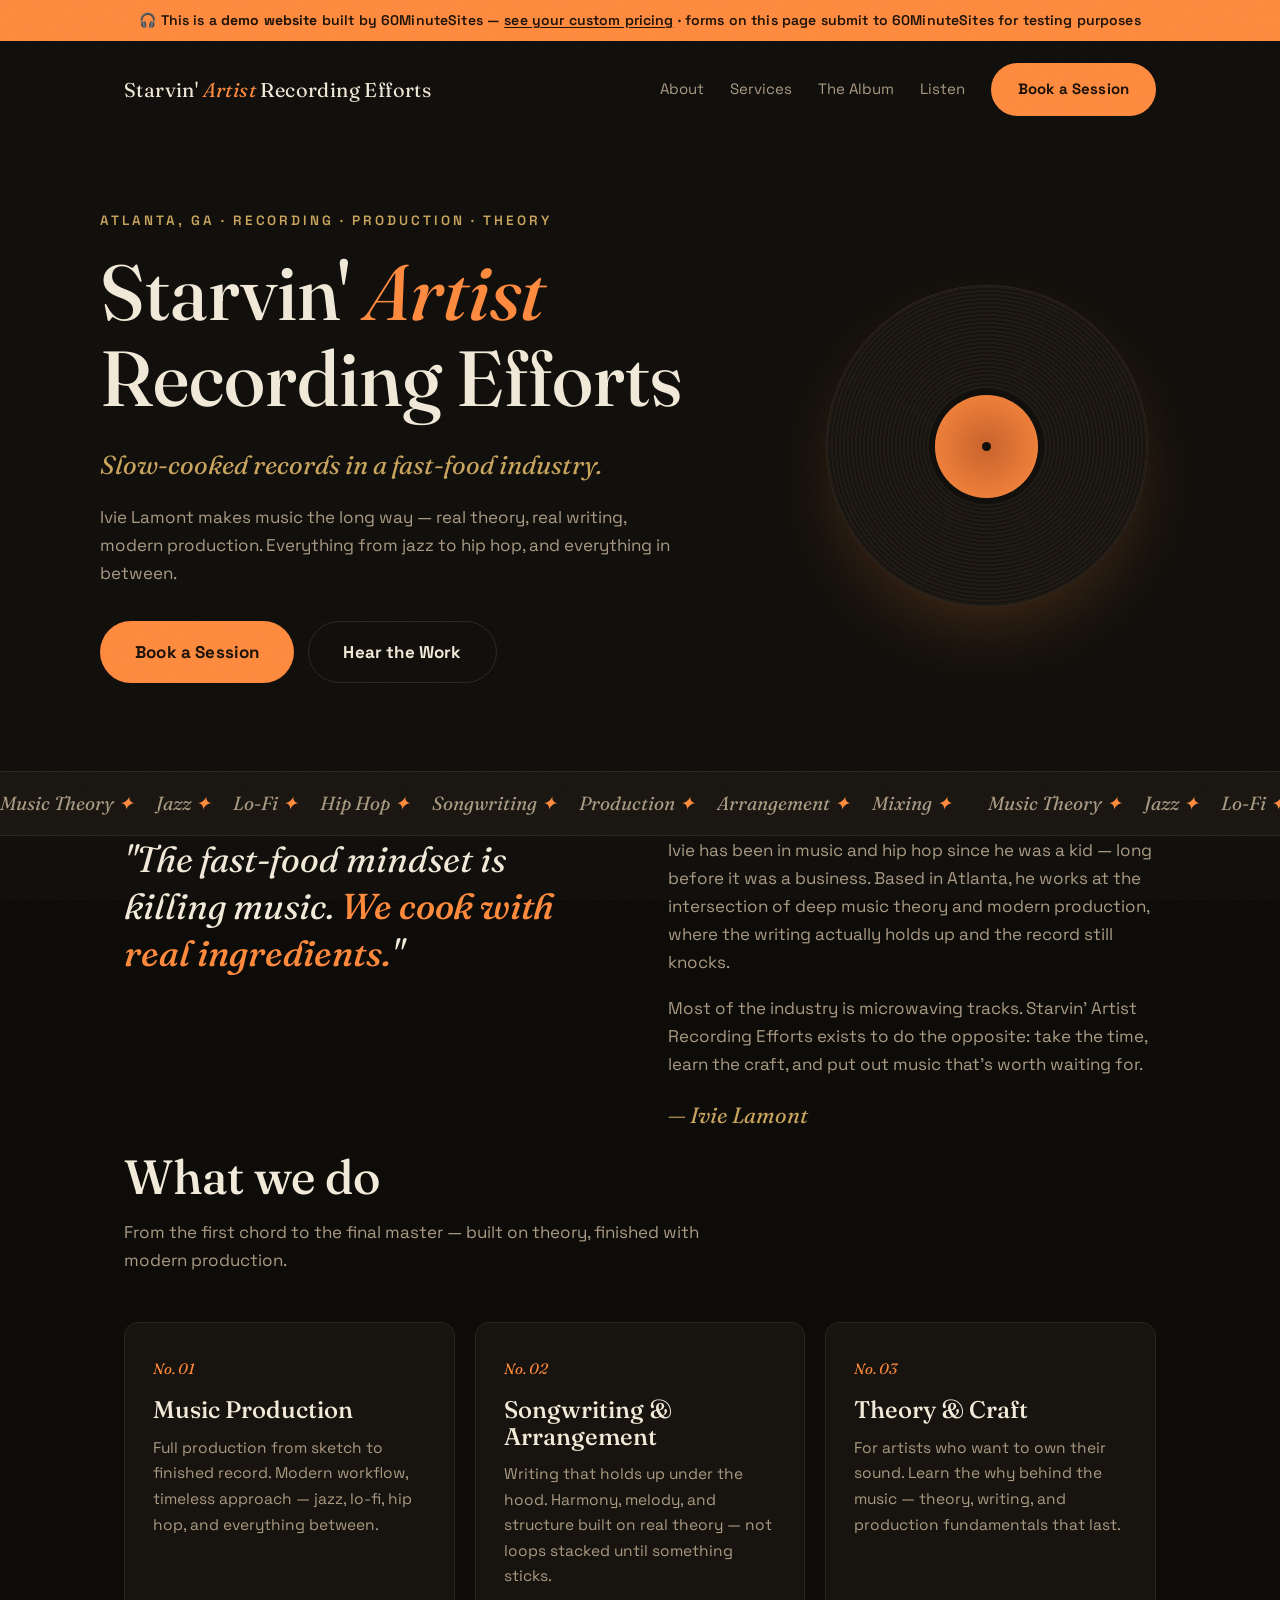
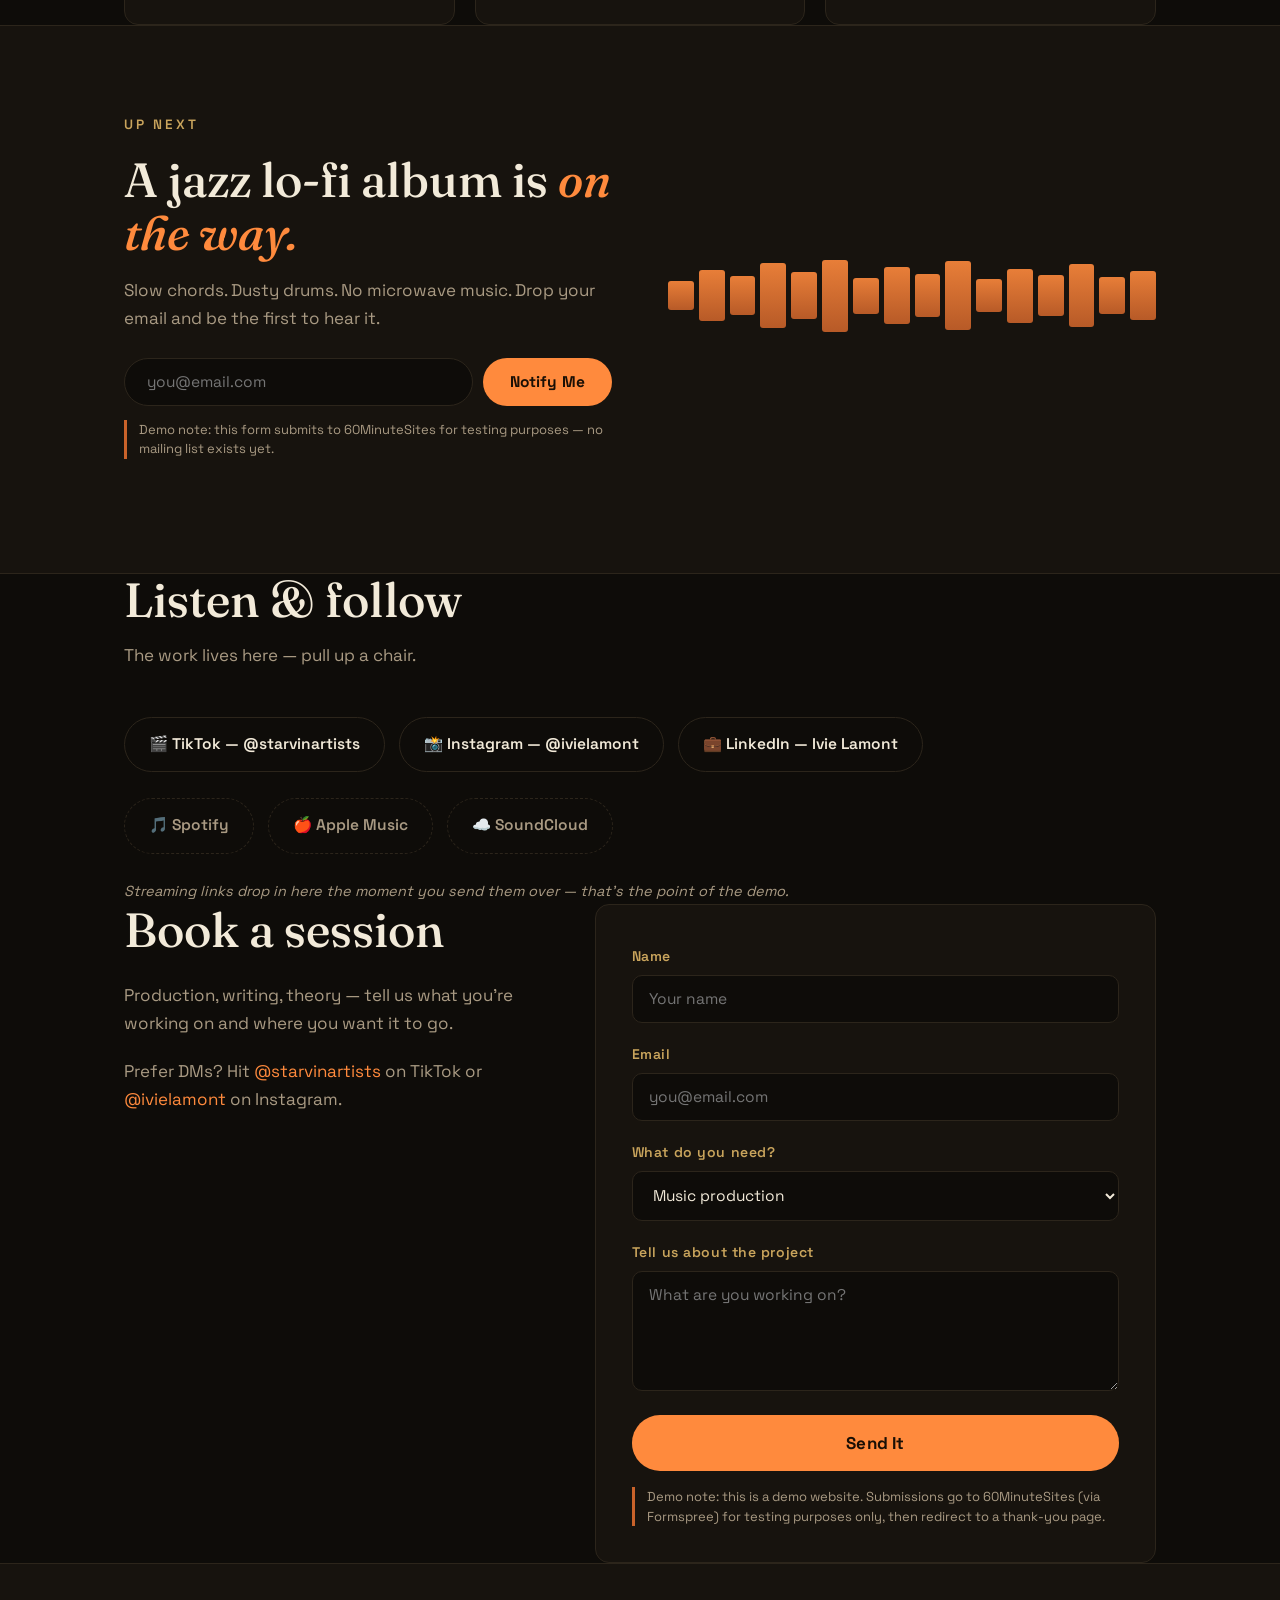
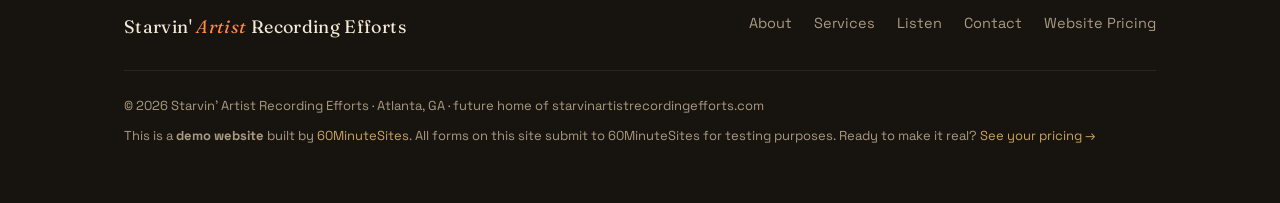
==== index.html @ a6788b79 "Demo brochure site for Starvin' Artist Recording Efforts Co-Authored-By: Claude Fable 5 <noreply@ant" ====
<!DOCTYPE html>
<html lang="en">
<head>
  <meta charset="UTF-8">
  <meta name="viewport" content="width=device-width, initial-scale=1.0">
  <title>Starvin' Artist Recording Efforts — Music Production, Atlanta GA</title>
  <meta name="description" content="Starvin' Artist Recording Efforts — Ivie Lamont. Music production, songwriting, and music theory from jazz to hip hop. Atlanta, GA. Slow-cooked records in a fast-food industry.">
  <meta name="robots" content="noindex">
  <link rel="preconnect" href="https://fonts.googleapis.com">
  <link rel="preconnect" href="https://fonts.gstatic.com" crossorigin>
  <link href="https://fonts.googleapis.com/css2?family=Fraunces:ital,opsz,wght@0,9..144,400;0,9..144,500;1,9..144,400;1,9..144,500&family=Space+Grotesk:wght@400;600;700&display=swap" rel="stylesheet">
  <link rel="stylesheet" href="assets/style.css">
</head>
<body>

  <div class="demo-bar">
    🎧 This is a <strong>demo website</strong> built by 60MinuteSites — <a href="pricing.html">see your custom pricing</a> · forms on this page submit to 60MinuteSites for testing purposes
  </div>

  <div class="wrap">
    <nav>
      <a class="nav-logo" href="index.html">Starvin' <em>Artist</em> Recording Efforts</a>
      <div class="nav-links">
        <a href="#about">About</a>
        <a href="#services">Services</a>
        <a href="#album">The Album</a>
        <a href="#listen">Listen</a>
        <a href="#contact" class="btn btn-solid">Book a Session</a>
      </div>
    </nav>
  </div>

  <header class="wrap hero">
    <div>
      <div class="eyebrow">Atlanta, GA · Recording · Production · Theory</div>
      <h1>Starvin' <em>Artist</em> Recording Efforts</h1>
      <p class="tagline">Slow-cooked records in a fast-food industry.</p>
      <p class="sub">Ivie Lamont makes music the long way — real theory, real writing, modern production. Everything from jazz to hip hop, and everything in between.</p>
      <div class="hero-ctas">
        <a href="#contact" class="btn btn-solid btn-lg">Book a Session</a>
        <a href="#listen" class="btn btn-ghost btn-lg">Hear the Work</a>
      </div>
    </div>
    <div class="vinyl-holder"><div class="vinyl" aria-hidden="true"></div></div>
  </header>

  <div class="marquee" aria-hidden="true">
    <div class="marquee-inner">
      <span>Music Theory <b>✦</b> Jazz <b>✦</b> Lo-Fi <b>✦</b> Hip Hop <b>✦</b> Songwriting <b>✦</b> Production <b>✦</b> Arrangement <b>✦</b> Mixing <b>✦</b></span>
      <span>Music Theory <b>✦</b> Jazz <b>✦</b> Lo-Fi <b>✦</b> Hip Hop <b>✦</b> Songwriting <b>✦</b> Production <b>✦</b> Arrangement <b>✦</b> Mixing <b>✦</b></span>
    </div>
  </div>

  <section id="about" class="wrap">
    <div class="about-grid">
      <p class="big-quote">"The fast-food mindset is killing music. <strong>We cook with real ingredients.</strong>"</p>
      <div class="about-copy">
        <p>Ivie has been in music and hip hop since he was a kid — long before it was a business. Based in Atlanta, he works at the intersection of deep music theory and modern production, where the writing actually holds up and the record still knocks.</p>
        <p>Most of the industry is microwaving tracks. Starvin' Artist Recording Efforts exists to do the opposite: take the time, learn the craft, and put out music that's worth waiting for.</p>
        <p class="sig">— Ivie Lamont</p>
      </div>
    </div>
  </section>

  <section id="services" class="wrap">
    <div class="section-head">
      <h2>What we do</h2>
      <p>From the first chord to the final master — built on theory, finished with modern production.</p>
    </div>
    <div class="cards">
      <div class="card">
        <div class="num">No. 01</div>
        <h3>Music Production</h3>
        <p>Full production from sketch to finished record. Modern workflow, timeless approach — jazz, lo-fi, hip hop, and everything between.</p>
      </div>
      <div class="card">
        <div class="num">No. 02</div>
        <h3>Songwriting &amp; Arrangement</h3>
        <p>Writing that holds up under the hood. Harmony, melody, and structure built on real theory — not loops stacked until something sticks.</p>
      </div>
      <div class="card">
        <div class="num">No. 03</div>
        <h3>Theory &amp; Craft</h3>
        <p>For artists who want to own their sound. Learn the why behind the music — theory, writing, and production fundamentals that last.</p>
      </div>
    </div>
  </section>

  <section id="album" class="album">
    <div class="wrap album-grid">
      <div>
        <div class="eyebrow">Up Next</div>
        <h2>A jazz lo-fi album is <em>on the way.</em></h2>
        <p>Slow chords. Dusty drums. No microwave music. Drop your email and be the first to hear it.</p>
        <form class="notify-form" action="https://formspree.io/f/xojeqvng" method="POST">
          <input type="hidden" name="_subject" value="Starvin' Artist DEMO — Album notify signup">
          <input type="hidden" name="_next" class="next-url" value="thank-you.html">
          <input type="hidden" name="site" value="starvin-artist-recording-efforts (demo)">
          <input type="email" name="email" placeholder="you@email.com" required>
          <button type="submit" class="btn btn-solid">Notify Me</button>
        </form>
        <p class="form-disclaimer" style="margin-top:14px;">Demo note: this form submits to 60MinuteSites for testing purposes — no mailing list exists yet.</p>
      </div>
      <div>
        <div class="waveform" aria-hidden="true">
          <i style="--h:40;--d:0"></i><i style="--h:70;--d:.1"></i><i style="--h:55;--d:.2"></i><i style="--h:90;--d:.3"></i><i style="--h:65;--d:.4"></i><i style="--h:100;--d:.5"></i><i style="--h:50;--d:.6"></i><i style="--h:80;--d:.7"></i><i style="--h:60;--d:.8"></i><i style="--h:95;--d:.9"></i><i style="--h:45;--d:1"></i><i style="--h:75;--d:1.1"></i><i style="--h:58;--d:1.2"></i><i style="--h:88;--d:1.3"></i><i style="--h:52;--d:1.4"></i><i style="--h:68;--d:1.5"></i>
        </div>
      </div>
    </div>
  </section>

  <section id="listen" class="wrap">
    <div class="section-head">
      <h2>Listen &amp; follow</h2>
      <p>The work lives here — pull up a chair.</p>
    </div>
    <div class="listen-row">
      <a class="social-btn" href="https://www.tiktok.com/@starvinartists" target="_blank" rel="noopener">🎬 TikTok — @starvinartists</a>
      <a class="social-btn" href="https://www.instagram.com/ivielamont/" target="_blank" rel="noopener">📸 Instagram — @ivielamont</a>
      <a class="social-btn" href="https://www.linkedin.com/in/ivie-lamont-6354243a/" target="_blank" rel="noopener">💼 LinkedIn — Ivie Lamont</a>
    </div>
    <div class="listen-row">
      <span class="social-btn soon">🎵 Spotify</span>
      <span class="social-btn soon">🍎 Apple Music</span>
      <span class="social-btn soon">☁️ SoundCloud</span>
    </div>
    <p class="soon-note">Streaming links drop in here the moment you send them over — that's the point of the demo.</p>
  </section>

  <section id="contact" class="wrap">
    <div class="contact-grid">
      <div class="contact-side">
        <div class="section-head" style="margin-bottom:24px;">
          <h2>Book a session</h2>
        </div>
        <p>Production, writing, theory — tell us what you're working on and where you want it to go.</p>
        <p>Prefer DMs? Hit <a href="https://www.tiktok.com/@starvinartists" target="_blank" rel="noopener">@starvinartists</a> on TikTok or <a href="https://www.instagram.com/ivielamont/" target="_blank" rel="noopener">@ivielamont</a> on Instagram.</p>
      </div>
      <form class="contact-form" action="https://formspree.io/f/xojeqvng" method="POST">
        <input type="hidden" name="_subject" value="Starvin' Artist DEMO — Booking inquiry">
        <input type="hidden" name="_next" class="next-url" value="thank-you.html">
        <input type="hidden" name="site" value="starvin-artist-recording-efforts (demo)">
        <div>
          <label for="name">Name</label>
          <input type="text" id="name" name="name" placeholder="Your name" required>
        </div>
        <div>
          <label for="email">Email</label>
          <input type="email" id="email" name="email" placeholder="you@email.com" required>
        </div>
        <div>
          <label for="need">What do you need?</label>
          <select id="need" name="need">
            <option>Music production</option>
            <option>Songwriting / arrangement</option>
            <option>Theory &amp; craft</option>
            <option>Something else</option>
          </select>
        </div>
        <div>
          <label for="message">Tell us about the project</label>
          <textarea id="message" name="message" placeholder="What are you working on?"></textarea>
        </div>
        <button type="submit" class="btn btn-solid btn-lg">Send It</button>
        <p class="form-disclaimer">Demo note: this is a demo website. Submissions go to 60MinuteSites (via Formspree) for testing purposes only, then redirect to a thank-you page.</p>
      </form>
    </div>
  </section>

  <footer>
    <div class="wrap">
      <div class="footer-grid">
        <a class="nav-logo" href="index.html">Starvin' <em>Artist</em> Recording Efforts</a>
        <div class="footer-links">
          <a href="#about">About</a>
          <a href="#services">Services</a>
          <a href="#listen">Listen</a>
          <a href="#contact">Contact</a>
          <a href="pricing.html">Website Pricing</a>
        </div>
      </div>
      <div class="footer-legal">
        <p>© 2026 Starvin' Artist Recording Efforts · Atlanta, GA · future home of starvinartistrecordingefforts.com</p>
        <p style="margin-top:8px;">This is a <strong>demo website</strong> built by <a href="https://60minutesites.com" target="_blank" rel="noopener">60MinuteSites</a>. All forms on this site submit to 60MinuteSites for testing purposes. Ready to make it real? <a href="pricing.html">See your pricing →</a></p>
      </div>
    </div>
  </footer>

  <script>
    // make form redirects absolute so _next works on any host (GitHub Pages or final domain)
    document.querySelectorAll('.next-url').forEach(function (i) {
      i.value = new URL(i.getAttribute('value'), window.location.href).href;
    });
  </script>
</body>
</html>
---- assets/style.css ----
/* Starvin' Artist Recording Efforts — demo site by 60MinuteSites */

:root {
  --bg: #0e0c09;
  --surface: #17130e;
  --surface-2: #1f1a13;
  --line: #2c251b;
  --cream: #f2ead9;
  --muted: #a99a83;
  --amber: #ff8a3d;
  --amber-deep: #c9622a;
  --brass: #c9a45c;
  --radius: 14px;
  --font-display: "Fraunces", Georgia, serif;
  --font-body: "Space Grotesk", -apple-system, sans-serif;
}

* { margin: 0; padding: 0; box-sizing: border-box; }

html { scroll-behavior: smooth; }

body {
  background: var(--bg);
  color: var(--cream);
  font-family: var(--font-body);
  font-size: 17px;
  line-height: 1.65;
  -webkit-font-smoothing: antialiased;
}

/* film grain */
body::after {
  content: "";
  position: fixed;
  inset: 0;
  pointer-events: none;
  z-index: 999;
  opacity: 0.05;
  background-image: url("data:image/svg+xml,%3Csvg xmlns='http://www.w3.org/2000/svg' width='160' height='160'%3E%3Cfilter id='n'%3E%3CfeTurbulence type='fractalNoise' baseFrequency='0.9' numOctaves='2'/%3E%3C/filter%3E%3Crect width='160' height='160' filter='url(%23n)'/%3E%3C/svg%3E");
}

h1, h2, h3 { font-family: var(--font-display); font-weight: 500; line-height: 1.1; }

a { color: var(--amber); text-decoration: none; }
a:hover { color: var(--cream); }

img { max-width: 100%; }

.wrap { max-width: 1080px; margin: 0 auto; padding: 0 24px; }

/* ---------- demo banner ---------- */
.demo-bar {
  position: sticky;
  top: 0;
  z-index: 100;
  background: var(--amber);
  color: #1a0f05;
  font-size: 14px;
  font-weight: 600;
  text-align: center;
  padding: 9px 16px;
  letter-spacing: 0.01em;
}
.demo-bar a {
  color: #1a0f05;
  text-decoration: underline;
  text-underline-offset: 2px;
}
.demo-bar a:hover { color: #000; }

/* ---------- nav ---------- */
nav {
  display: flex;
  align-items: center;
  justify-content: space-between;
  padding: 22px 0;
  gap: 16px;
}
.nav-logo {
  font-family: var(--font-display);
  font-size: 20px;
  color: var(--cream);
  letter-spacing: 0.02em;
}
.nav-logo em { color: var(--amber); font-style: italic; }
.nav-links { display: flex; gap: 26px; align-items: center; flex-wrap: wrap; }
.nav-links a { color: var(--muted); font-size: 15px; }
.nav-links a:hover { color: var(--cream); }
.nav-links a.btn { color: #1a0f05; }

/* ---------- buttons ---------- */
.btn {
  display: inline-block;
  padding: 13px 26px;
  border-radius: 999px;
  font-weight: 700;
  font-size: 15.5px;
  letter-spacing: 0.01em;
  border: 1.5px solid transparent;
  cursor: pointer;
  transition: transform 0.15s ease, background 0.15s ease, color 0.15s ease, border-color 0.15s ease;
  font-family: var(--font-body);
}
.btn:active { transform: scale(0.97); }
.btn-solid { background: var(--amber); color: #1a0f05; }
.btn-solid:hover { background: var(--cream); color: #1a0f05; }
.btn-ghost { border-color: var(--line); color: var(--cream); background: transparent; }
.btn-ghost:hover { border-color: var(--amber); color: var(--amber); }
.btn-lg { padding: 16px 34px; font-size: 17px; }

/* ---------- hero ---------- */
.hero {
  padding: 72px 0 88px;
  display: grid;
  grid-template-columns: 1.25fr 0.75fr;
  gap: 48px;
  align-items: center;
}
.eyebrow {
  color: var(--brass);
  font-size: 13.5px;
  font-weight: 600;
  letter-spacing: 0.22em;
  text-transform: uppercase;
  margin-bottom: 18px;
}
.hero h1 {
  font-size: clamp(44px, 6.5vw, 78px);
  margin-bottom: 22px;
}
.hero h1 em { color: var(--amber); font-style: italic; }
.hero .tagline {
  font-family: var(--font-display);
  font-style: italic;
  font-size: clamp(20px, 2.6vw, 26px);
  color: var(--brass);
  margin-bottom: 16px;
}
.hero p.sub { color: var(--muted); max-width: 52ch; margin-bottom: 34px; }
.hero-ctas { display: flex; gap: 14px; flex-wrap: wrap; }

/* vinyl */
.vinyl-holder { display: flex; justify-content: center; }
.vinyl {
  width: min(320px, 70vw);
  aspect-ratio: 1;
  border-radius: 50%;
  position: relative;
  background:
    repeating-radial-gradient(circle at 50% 50%, #14100c 0 2px, #1d1812 2px 4px);
  box-shadow: 0 0 0 1px #2c251b, 0 30px 80px -20px rgba(255, 138, 61, 0.25);
  animation: spin 9s linear infinite;
}
.vinyl::before {
  content: "";
  position: absolute;
  inset: 34%;
  border-radius: 50%;
  background: radial-gradient(circle, var(--amber-deep), var(--amber));
  box-shadow: 0 0 0 6px #0e0c09;
}
.vinyl::after {
  content: "";
  position: absolute;
  inset: 48.5%;
  border-radius: 50%;
  background: var(--bg);
}
@keyframes spin { to { transform: rotate(360deg); } }
@media (prefers-reduced-motion: reduce) {
  .vinyl, .marquee-inner { animation: none !important; }
}

/* ---------- marquee ---------- */
.marquee {
  border-top: 1px solid var(--line);
  border-bottom: 1px solid var(--line);
  overflow: hidden;
  padding: 16px 0;
  background: var(--surface);
}
.marquee-inner {
  display: flex;
  gap: 0;
  width: max-content;
  animation: scroll 28s linear infinite;
}
.marquee span {
  font-family: var(--font-display);
  font-style: italic;
  font-size: 19px;
  color: var(--muted);
  white-space: nowrap;
  padding-right: 18px;
}
.marquee span b { color: var(--amber); font-weight: 500; padding-right: 18px; }
@keyframes scroll { to { transform: translateX(-50%); } }

/* ---------- sections ---------- */
section { padding: 88px 0; }
.section-head { margin-bottom: 48px; max-width: 640px; }
.section-head h2 { font-size: clamp(32px, 4.5vw, 48px); margin-bottom: 14px; }
.section-head p { color: var(--muted); }

/* about */
.about-grid { display: grid; grid-template-columns: 1fr 1fr; gap: 56px; align-items: start; }
.about-grid .big-quote {
  font-family: var(--font-display);
  font-style: italic;
  font-size: clamp(26px, 3.4vw, 36px);
  line-height: 1.3;
  color: var(--cream);
}
.about-grid .big-quote strong { color: var(--amber); font-weight: 500; }
.about-copy p { color: var(--muted); margin-bottom: 18px; }
.about-copy .sig {
  font-family: var(--font-display);
  font-style: italic;
  font-size: 22px;
  color: var(--brass);
}

/* services */
.cards { display: grid; grid-template-columns: repeat(3, 1fr); gap: 20px; }
.card {
  background: var(--surface);
  border: 1px solid var(--line);
  border-radius: var(--radius);
  padding: 34px 28px;
  transition: border-color 0.2s ease, transform 0.2s ease;
}
.card:hover { border-color: var(--amber-deep); transform: translateY(-4px); }
.card .num {
  font-family: var(--font-display);
  font-style: italic;
  color: var(--amber);
  font-size: 15px;
  margin-bottom: 16px;
}
.card h3 { font-size: 24px; margin-bottom: 12px; }
.card p { color: var(--muted); font-size: 15.5px; }

/* album */
.album {
  background: var(--surface);
  border-top: 1px solid var(--line);
  border-bottom: 1px solid var(--line);
}
.album-grid { display: grid; grid-template-columns: 1fr 1fr; gap: 56px; align-items: center; }
.album h2 { font-size: clamp(32px, 4.5vw, 48px); margin-bottom: 16px; }
.album h2 em { color: var(--amber); font-style: italic; }
.album p { color: var(--muted); margin-bottom: 26px; }
.waveform { display: flex; gap: 5px; align-items: center; height: 72px; margin-bottom: 8px; }
.waveform i {
  flex: 1;
  background: linear-gradient(to top, var(--amber-deep), var(--amber));
  border-radius: 3px;
  height: calc(var(--h) * 1%);
  opacity: 0.9;
  animation: pulse 1.8s ease-in-out infinite;
  animation-delay: calc(var(--d) * 1s);
}
@keyframes pulse {
  0%, 100% { transform: scaleY(1); }
  50% { transform: scaleY(0.55); }
}
@media (prefers-reduced-motion: reduce) { .waveform i { animation: none; } }

/* notify form */
.notify-form { display: flex; gap: 10px; flex-wrap: wrap; }
.notify-form input[type="email"] {
  flex: 1;
  min-width: 220px;
  background: var(--bg);
  border: 1.5px solid var(--line);
  border-radius: 999px;
  padding: 13px 22px;
  color: var(--cream);
  font-family: var(--font-body);
  font-size: 15.5px;
}
.notify-form input:focus { outline: none; border-color: var(--amber); }

/* listen / follow */
.listen-row { display: flex; gap: 14px; flex-wrap: wrap; margin-bottom: 26px; }
.social-btn {
  display: inline-flex;
  align-items: center;
  gap: 10px;
  padding: 14px 24px;
  border-radius: 999px;
  border: 1.5px solid var(--line);
  color: var(--cream);
  font-weight: 600;
  font-size: 15.5px;
  transition: border-color 0.15s ease, color 0.15s ease;
}
.social-btn:hover { border-color: var(--amber); color: var(--amber); }
.social-btn.soon {
  border-style: dashed;
  color: var(--muted);
  cursor: default;
}
.soon-note { color: var(--muted); font-size: 14.5px; font-style: italic; }

/* contact */
.contact-grid { display: grid; grid-template-columns: 0.85fr 1.15fr; gap: 56px; align-items: start; }
.contact-side p { color: var(--muted); margin-bottom: 20px; }
.contact-form {
  background: var(--surface);
  border: 1px solid var(--line);
  border-radius: var(--radius);
  padding: 36px;
  display: grid;
  gap: 16px;
}
.contact-form label { font-size: 14px; font-weight: 600; color: var(--brass); letter-spacing: 0.04em; }
.contact-form input,
.contact-form select,
.contact-form textarea {
  width: 100%;
  background: var(--bg);
  border: 1.5px solid var(--line);
  border-radius: 10px;
  padding: 13px 16px;
  color: var(--cream);
  font-family: var(--font-body);
  font-size: 15.5px;
  margin-top: 6px;
}
.contact-form input:focus,
.contact-form select:focus,
.contact-form textarea:focus { outline: none; border-color: var(--amber); }
.contact-form textarea { resize: vertical; min-height: 120px; }

.form-disclaimer {
  font-size: 13px;
  color: var(--muted);
  line-height: 1.5;
  border-left: 3px solid var(--amber-deep);
  padding-left: 12px;
}

/* ---------- pricing page ---------- */
.pricing-hero { padding: 72px 0 40px; text-align: center; }
.pricing-hero h1 { font-size: clamp(38px, 5.5vw, 60px); margin-bottom: 16px; }
.pricing-hero h1 em { color: var(--amber); font-style: italic; }
.pricing-hero p { color: var(--muted); max-width: 60ch; margin: 0 auto; }

.plans { display: grid; grid-template-columns: 1fr 1fr; gap: 24px; max-width: 860px; margin: 48px auto 0; }
.plan {
  background: var(--surface);
  border: 1px solid var(--line);
  border-radius: var(--radius);
  padding: 40px 34px;
  display: flex;
  flex-direction: column;
  gap: 8px;
}
.plan.featured { border-color: var(--amber); position: relative; }
.plan .flag {
  position: absolute;
  top: -13px;
  left: 50%;
  transform: translateX(-50%);
  background: var(--amber);
  color: #1a0f05;
  font-size: 12.5px;
  font-weight: 700;
  padding: 4px 14px;
  border-radius: 999px;
  letter-spacing: 0.06em;
  text-transform: uppercase;
  white-space: nowrap;
}
.plan h3 { font-size: 26px; }
.plan .price { font-family: var(--font-display); font-size: 46px; color: var(--amber); }
.plan .price small { font-size: 18px; color: var(--muted); font-family: var(--font-body); }
.plan ul { list-style: none; margin: 18px 0 26px; display: grid; gap: 10px; }
.plan li { color: var(--muted); font-size: 15.5px; padding-left: 26px; position: relative; }
.plan li::before { content: "✦"; color: var(--amber); position: absolute; left: 0; }
.plan .btn { margin-top: auto; text-align: center; }

.pricing-note {
  max-width: 640px;
  margin: 40px auto 0;
  text-align: center;
  color: var(--muted);
  font-size: 14.5px;
  line-height: 1.7;
}

/* ---------- thank-you ---------- */
.thanks {
  min-height: 55vh;
  display: flex;
  flex-direction: column;
  align-items: center;
  justify-content: center;
  text-align: center;
  padding: 80px 24px;
}
.thanks .vinyl { width: 130px; margin-bottom: 36px; animation-duration: 5s; }
.thanks h1 { font-size: clamp(36px, 5vw, 54px); margin-bottom: 16px; }
.thanks h1 em { color: var(--amber); font-style: italic; }
.thanks p { color: var(--muted); max-width: 50ch; margin-bottom: 30px; }

/* ---------- footer ---------- */
footer {
  border-top: 1px solid var(--line);
  padding: 48px 0 56px;
  background: var(--surface);
}
.footer-grid { display: flex; justify-content: space-between; gap: 32px; flex-wrap: wrap; margin-bottom: 28px; }
.footer-grid .nav-logo { font-size: 18px; }
.footer-links { display: flex; gap: 22px; flex-wrap: wrap; }
.footer-links a { color: var(--muted); font-size: 14.5px; }
.footer-links a:hover { color: var(--cream); }
.footer-legal {
  color: var(--muted);
  font-size: 13px;
  line-height: 1.7;
  border-top: 1px solid var(--line);
  padding-top: 24px;
}
.footer-legal a { color: var(--brass); }

/* ---------- responsive ---------- */
@media (max-width: 880px) {
  .hero { grid-template-columns: 1fr; padding: 48px 0 64px; }
  .vinyl-holder { order: -1; }
  .vinyl { width: min(220px, 60vw); }
  .about-grid, .album-grid, .contact-grid { grid-template-columns: 1fr; gap: 36px; }
  .cards { grid-template-columns: 1fr; }
  .plans { grid-template-columns: 1fr; }
  section { padding: 64px 0; }
}
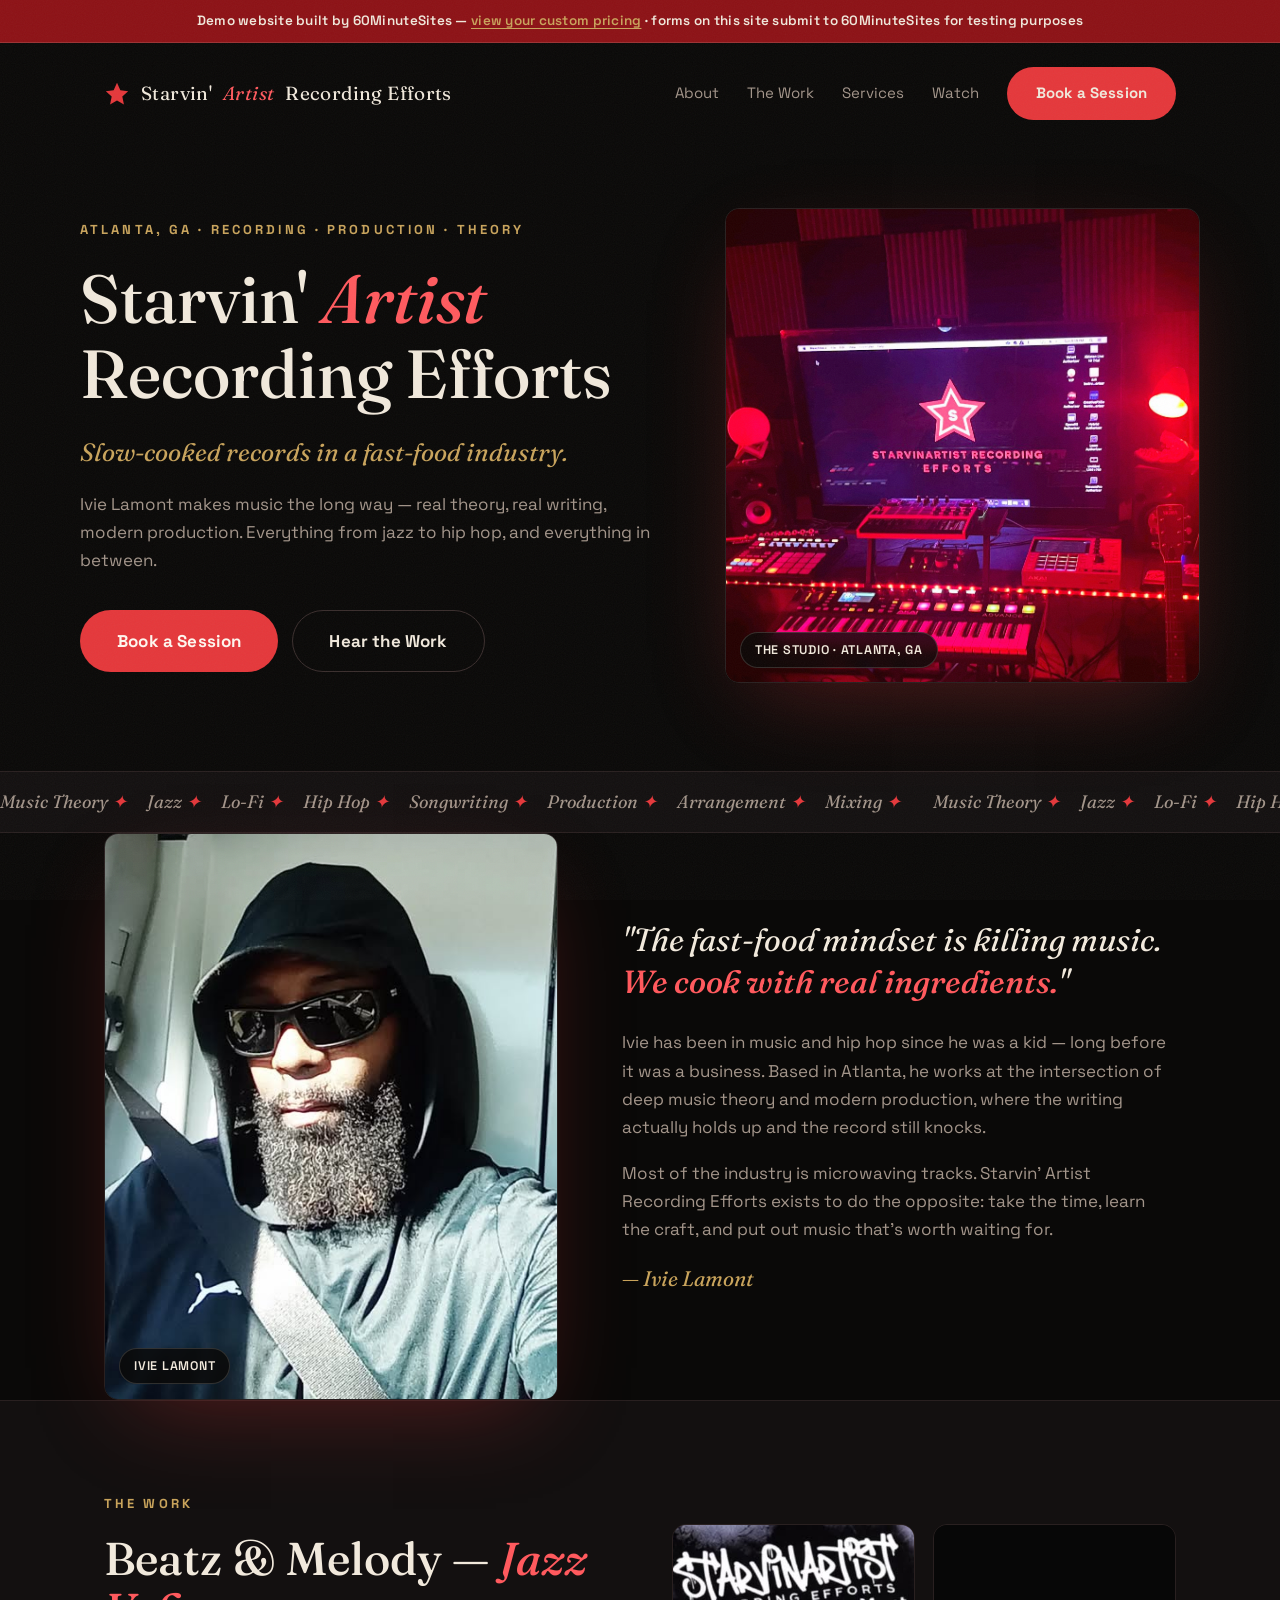
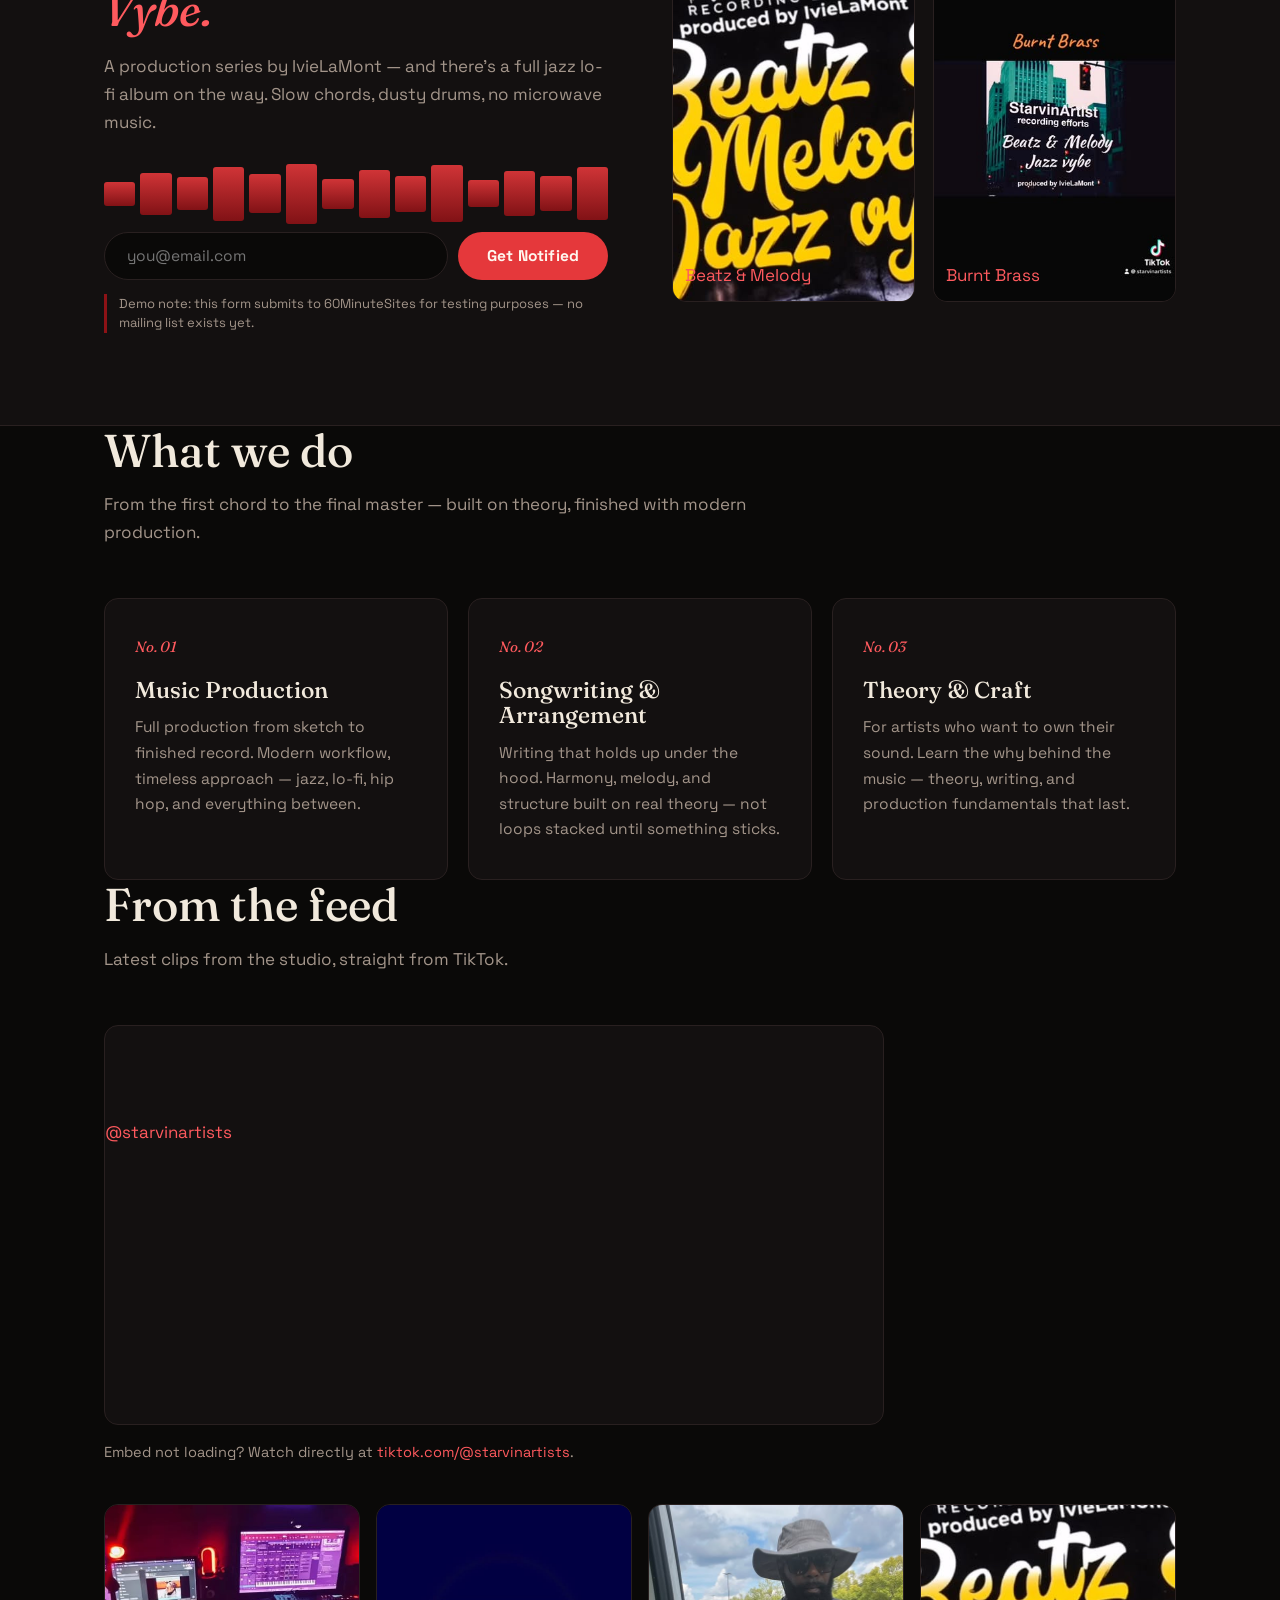
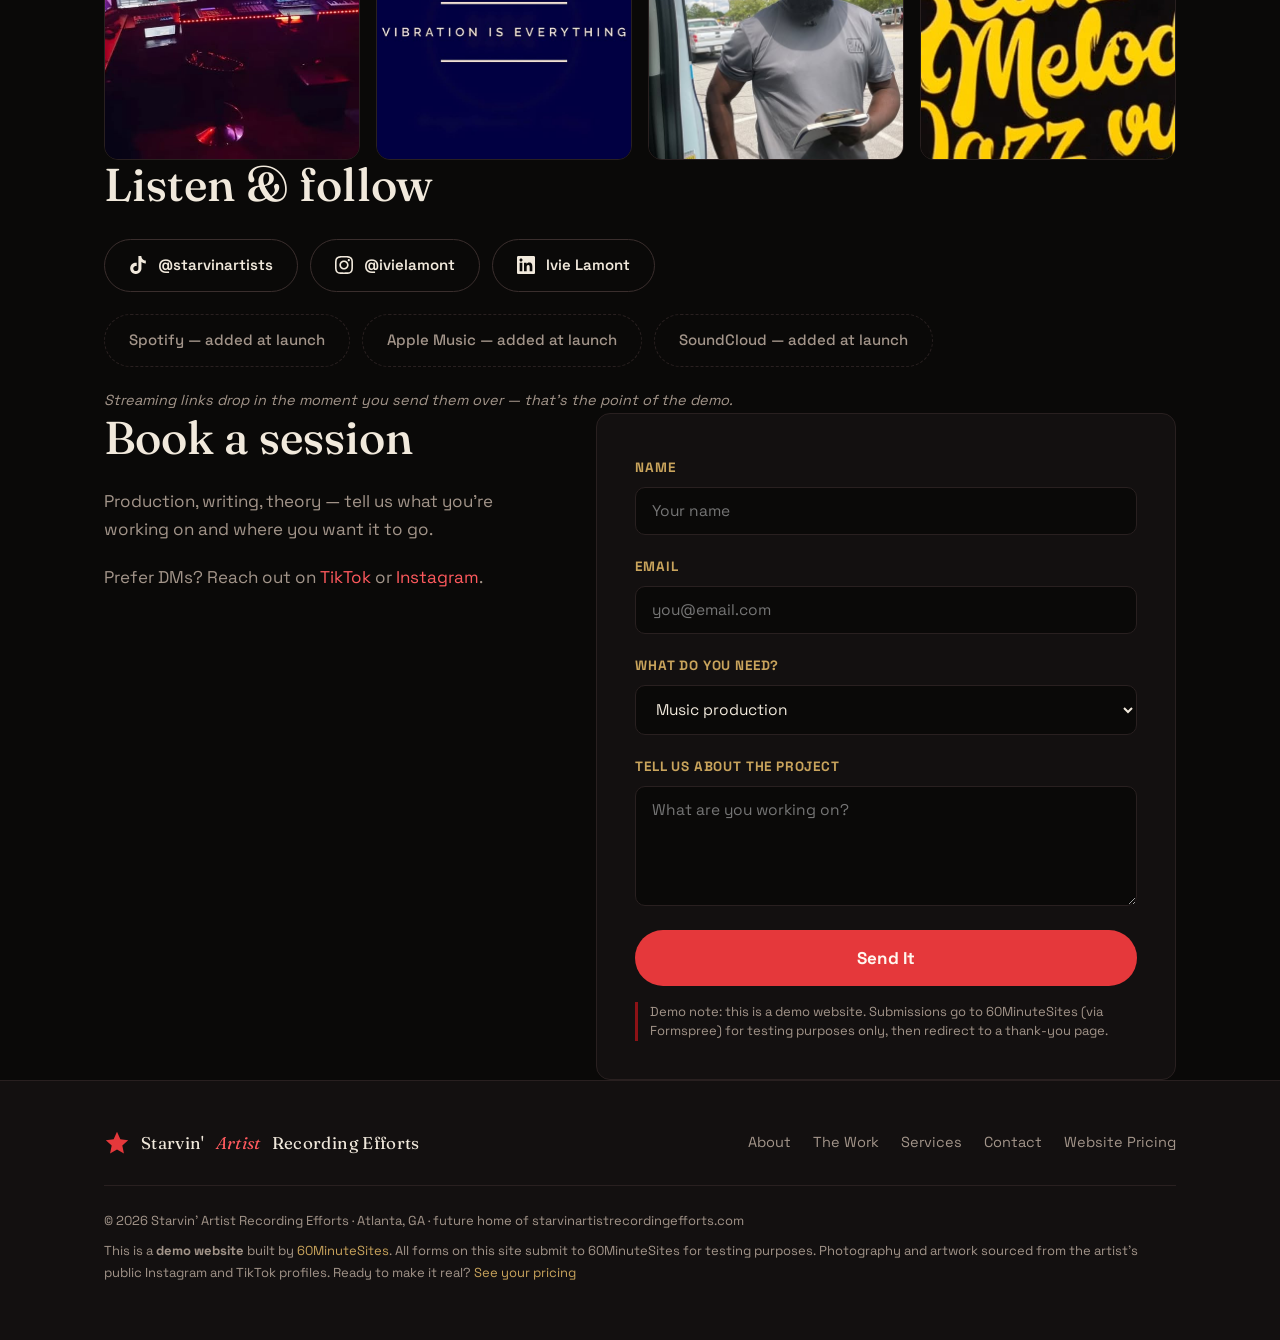
==== commit e534aa71: "Professional redesign: red brand palette, real photos + release art, TikTok embed - Palette shifted " ====
--- a/index.html
+++ b/index.html
@@ -4,8 +4,9 @@
   <meta charset="UTF-8">
   <meta name="viewport" content="width=device-width, initial-scale=1.0">
   <title>Starvin' Artist Recording Efforts — Music Production, Atlanta GA</title>
-  <meta name="description" content="Starvin' Artist Recording Efforts — Ivie Lamont. Music production, songwriting, and music theory from jazz to hip hop. Atlanta, GA. Slow-cooked records in a fast-food industry.">
+  <meta name="description" content="Starvin' Artist Recording Efforts — Ivie Lamont. Music production, songwriting, and music theory from jazz to hip hop. Atlanta, GA.">
   <meta name="robots" content="noindex">
+  <link rel="icon" href="data:image/svg+xml,%3Csvg xmlns='http://www.w3.org/2000/svg' viewBox='0 0 24 24'%3E%3Cpath fill='%23e5383b' d='M12 1.7l3.1 6.9 7.2.8-5.4 5 1.5 7.2L12 17.9l-6.4 3.7 1.5-7.2-5.4-5 7.2-.8z'/%3E%3C/svg%3E">
   <link rel="preconnect" href="https://fonts.googleapis.com">
   <link rel="preconnect" href="https://fonts.gstatic.com" crossorigin>
   <link href="https://fonts.googleapis.com/css2?family=Fraunces:ital,opsz,wght@0,9..144,400;0,9..144,500;1,9..144,400;1,9..144,500&family=Space+Grotesk:wght@400;600;700&display=swap" rel="stylesheet">
@@ -14,17 +15,20 @@
 <body>
 
   <div class="demo-bar">
-    🎧 This is a <strong>demo website</strong> built by 60MinuteSites — <a href="pricing.html">see your custom pricing</a> · forms on this page submit to 60MinuteSites for testing purposes
+    Demo website built by 60MinuteSites — <a href="pricing.html">view your custom pricing</a> · forms on this site submit to 60MinuteSites for testing purposes
   </div>
 
   <div class="wrap">
     <nav>
-      <a class="nav-logo" href="index.html">Starvin' <em>Artist</em> Recording Efforts</a>
+      <a class="nav-logo" href="index.html">
+        <svg class="star" viewBox="0 0 24 24" aria-hidden="true"><path d="M12 1.7l3.1 6.9 7.2.8-5.4 5 1.5 7.2L12 17.9l-6.4 3.7 1.5-7.2-5.4-5 7.2-.8z"/></svg>
+        Starvin' <em>Artist</em> Recording Efforts
+      </a>
       <div class="nav-links">
         <a href="#about">About</a>
+        <a href="#work">The Work</a>
         <a href="#services">Services</a>
-        <a href="#album">The Album</a>
-        <a href="#listen">Listen</a>
+        <a href="#watch">Watch</a>
         <a href="#contact" class="btn btn-solid">Book a Session</a>
       </div>
     </nav>
@@ -38,10 +42,13 @@
       <p class="sub">Ivie Lamont makes music the long way — real theory, real writing, modern production. Everything from jazz to hip hop, and everything in between.</p>
       <div class="hero-ctas">
         <a href="#contact" class="btn btn-solid btn-lg">Book a Session</a>
-        <a href="#listen" class="btn btn-ghost btn-lg">Hear the Work</a>
-      </div>
-    </div>
-    <div class="vinyl-holder"><div class="vinyl" aria-hidden="true"></div></div>
+        <a href="#work" class="btn btn-ghost btn-lg">Hear the Work</a>
+      </div>
+    </div>
+    <div class="photo-frame">
+      <img src="assets/img/studio-wide.jpg" alt="The Starvin' Artist Recording Efforts studio in Atlanta — production desk, keyboards and monitors" width="999" height="999">
+      <span class="chip">The Studio · Atlanta, GA</span>
+    </div>
   </header>
 
   <div class="marquee" aria-hidden="true">
@@ -53,11 +60,48 @@
 
   <section id="about" class="wrap">
     <div class="about-grid">
-      <p class="big-quote">"The fast-food mindset is killing music. <strong>We cook with real ingredients.</strong>"</p>
+      <div class="about-photos">
+        <div class="photo-frame">
+          <img src="assets/img/ivie-portrait.jpg" alt="Ivie Lamont" width="640" height="640">
+          <span class="chip">Ivie Lamont</span>
+        </div>
+      </div>
       <div class="about-copy">
+        <p class="big-quote">"The fast-food mindset is killing music. <strong>We cook with real ingredients.</strong>"</p>
         <p>Ivie has been in music and hip hop since he was a kid — long before it was a business. Based in Atlanta, he works at the intersection of deep music theory and modern production, where the writing actually holds up and the record still knocks.</p>
         <p>Most of the industry is microwaving tracks. Starvin' Artist Recording Efforts exists to do the opposite: take the time, learn the craft, and put out music that's worth waiting for.</p>
         <p class="sig">— Ivie Lamont</p>
+      </div>
+    </div>
+  </section>
+
+  <section id="work" class="work">
+    <div class="wrap work-grid">
+      <div>
+        <div class="eyebrow">The Work</div>
+        <h2 style="font-size: clamp(32px, 4.4vw, 46px); margin-bottom: 16px;">Beatz &amp; Melody — <em style="color: var(--red-bright);">Jazz Vybe.</em></h2>
+        <p style="color: var(--muted); margin-bottom: 8px;">A production series by IvieLaMont — and there's a full jazz lo-fi album on the way. Slow chords, dusty drums, no microwave music.</p>
+        <div class="waveform" aria-hidden="true">
+          <i style="--h:40;--d:0"></i><i style="--h:70;--d:.1"></i><i style="--h:55;--d:.2"></i><i style="--h:90;--d:.3"></i><i style="--h:65;--d:.4"></i><i style="--h:100;--d:.5"></i><i style="--h:50;--d:.6"></i><i style="--h:80;--d:.7"></i><i style="--h:60;--d:.8"></i><i style="--h:95;--d:.9"></i><i style="--h:45;--d:1"></i><i style="--h:75;--d:1.1"></i><i style="--h:58;--d:1.2"></i><i style="--h:88;--d:1.3"></i>
+        </div>
+        <form class="notify-form" action="https://formspree.io/f/xojeqvng" method="POST">
+          <input type="hidden" name="_subject" value="Starvin' Artist DEMO — Album notify signup">
+          <input type="hidden" name="_next" class="next-url" value="thank-you.html">
+          <input type="hidden" name="site" value="starvin-artist-recording-efforts (demo)">
+          <input type="email" name="email" placeholder="you@email.com" required>
+          <button type="submit" class="btn btn-solid">Get Notified</button>
+        </form>
+        <p class="form-disclaimer" style="margin-top:14px;">Demo note: this form submits to 60MinuteSites for testing purposes — no mailing list exists yet.</p>
+      </div>
+      <div class="release-row">
+        <a class="release" href="https://www.instagram.com/ivielamont/" target="_blank" rel="noopener">
+          <img src="assets/img/art-jazz-vybe.jpg" alt="Beatz & Melody — Jazz Vybe, produced by IvieLaMont" width="360" height="640">
+          <span class="chip">Beatz &amp; Melody</span>
+        </a>
+        <a class="release" href="https://www.tiktok.com/@starvinartists" target="_blank" rel="noopener">
+          <img src="assets/img/art-burnt-brass.jpg" alt="Burnt Brass — Beatz & Melody Jazz Vybe on TikTok" width="360" height="640">
+          <span class="chip">Burnt Brass</span>
+        </a>
       </div>
     </div>
   </section>
@@ -86,45 +130,50 @@
     </div>
   </section>
 
-  <section id="album" class="album">
-    <div class="wrap album-grid">
-      <div>
-        <div class="eyebrow">Up Next</div>
-        <h2>A jazz lo-fi album is <em>on the way.</em></h2>
-        <p>Slow chords. Dusty drums. No microwave music. Drop your email and be the first to hear it.</p>
-        <form class="notify-form" action="https://formspree.io/f/xojeqvng" method="POST">
-          <input type="hidden" name="_subject" value="Starvin' Artist DEMO — Album notify signup">
-          <input type="hidden" name="_next" class="next-url" value="thank-you.html">
-          <input type="hidden" name="site" value="starvin-artist-recording-efforts (demo)">
-          <input type="email" name="email" placeholder="you@email.com" required>
-          <button type="submit" class="btn btn-solid">Notify Me</button>
-        </form>
-        <p class="form-disclaimer" style="margin-top:14px;">Demo note: this form submits to 60MinuteSites for testing purposes — no mailing list exists yet.</p>
-      </div>
-      <div>
-        <div class="waveform" aria-hidden="true">
-          <i style="--h:40;--d:0"></i><i style="--h:70;--d:.1"></i><i style="--h:55;--d:.2"></i><i style="--h:90;--d:.3"></i><i style="--h:65;--d:.4"></i><i style="--h:100;--d:.5"></i><i style="--h:50;--d:.6"></i><i style="--h:80;--d:.7"></i><i style="--h:60;--d:.8"></i><i style="--h:95;--d:.9"></i><i style="--h:45;--d:1"></i><i style="--h:75;--d:1.1"></i><i style="--h:58;--d:1.2"></i><i style="--h:88;--d:1.3"></i><i style="--h:52;--d:1.4"></i><i style="--h:68;--d:1.5"></i>
-        </div>
-      </div>
-    </div>
-  </section>
-
-  <section id="listen" class="wrap">
+  <section id="watch" class="wrap">
     <div class="section-head">
+      <h2>From the feed</h2>
+      <p>Latest clips from the studio, straight from TikTok.</p>
+    </div>
+    <div class="embed-frame">
+      <blockquote class="tiktok-embed" cite="https://www.tiktok.com/@starvinartists" data-unique-id="starvinartists" data-embed-type="creator" style="max-width:780px;min-width:288px;">
+        <section><a target="_blank" rel="noopener" href="https://www.tiktok.com/@starvinartists?refer=creator_embed">@starvinartists</a></section>
+      </blockquote>
+    </div>
+    <p class="embed-fallback">Embed not loading? Watch directly at <a href="https://www.tiktok.com/@starvinartists" target="_blank" rel="noopener">tiktok.com/@starvinartists</a>.</p>
+
+    <div class="gallery" style="margin-top: 40px;">
+      <a href="https://www.instagram.com/ivielamont/" target="_blank" rel="noopener"><img src="assets/img/studio-desk.jpg" alt="The production desk, lit in red" width="640" height="480"></a>
+      <a href="https://www.instagram.com/ivielamont/" target="_blank" rel="noopener"><img src="assets/img/vibration.jpg" alt="Vibration is everything" width="640" height="628"></a>
+      <a href="https://www.instagram.com/ivielamont/" target="_blank" rel="noopener"><img src="assets/img/ivie-notebook.jpg" alt="Ivie Lamont writing" width="512" height="640"></a>
+      <a href="https://www.instagram.com/ivielamont/" target="_blank" rel="noopener"><img src="assets/img/art-jazz-vybe.jpg" alt="Beatz & Melody — Jazz Vybe artwork" width="360" height="640"></a>
+    </div>
+  </section>
+
+  <section id="listen" class="wrap" style="padding-top: 0;">
+    <div class="section-head" style="margin-bottom: 28px;">
       <h2>Listen &amp; follow</h2>
-      <p>The work lives here — pull up a chair.</p>
     </div>
     <div class="listen-row">
-      <a class="social-btn" href="https://www.tiktok.com/@starvinartists" target="_blank" rel="noopener">🎬 TikTok — @starvinartists</a>
-      <a class="social-btn" href="https://www.instagram.com/ivielamont/" target="_blank" rel="noopener">📸 Instagram — @ivielamont</a>
-      <a class="social-btn" href="https://www.linkedin.com/in/ivie-lamont-6354243a/" target="_blank" rel="noopener">💼 LinkedIn — Ivie Lamont</a>
+      <a class="social-btn" href="https://www.tiktok.com/@starvinartists" target="_blank" rel="noopener">
+        <svg viewBox="0 0 24 24" aria-hidden="true"><path d="M12.53.02C13.84 0 15.14.01 16.44 0c.08 1.53.63 3.09 1.75 4.17 1.12 1.11 2.7 1.62 4.24 1.79v4.03c-1.44-.05-2.89-.35-4.2-.97-.57-.26-1.1-.59-1.62-.93-.01 2.92.01 5.84-.02 8.75-.08 1.4-.54 2.79-1.35 3.94-1.31 1.92-3.58 3.17-5.91 3.21-1.43.08-2.86-.31-4.08-1.03-2.02-1.19-3.44-3.37-3.65-5.71-.02-.5-.03-1-.01-1.49.18-1.9 1.12-3.72 2.58-4.96 1.66-1.44 3.98-2.13 6.15-1.72.02 1.48-.04 2.96-.04 4.44-.99-.32-2.15-.23-3.02.37-.63.41-1.11 1.04-1.36 1.75-.21.51-.15 1.07-.14 1.61.24 1.64 1.82 3.02 3.5 2.87 1.12-.01 2.19-.66 2.77-1.61.19-.33.4-.67.41-1.06.1-1.79.06-3.57.07-5.36.01-4.03-.01-8.05.02-12.07z"/></svg>
+        @starvinartists
+      </a>
+      <a class="social-btn" href="https://www.instagram.com/ivielamont/" target="_blank" rel="noopener">
+        <svg viewBox="0 0 24 24" aria-hidden="true"><path d="M12 2.163c3.204 0 3.584.012 4.85.07 3.252.148 4.771 1.691 4.919 4.919.058 1.265.069 1.645.069 4.849 0 3.205-.012 3.584-.069 4.849-.149 3.225-1.664 4.771-4.919 4.919-1.266.058-1.644.07-4.85.07-3.204 0-3.584-.012-4.849-.07-3.26-.149-4.771-1.699-4.919-4.92-.058-1.265-.07-1.644-.07-4.849 0-3.204.013-3.583.07-4.849.149-3.227 1.664-4.771 4.919-4.919 1.266-.057 1.645-.069 4.849-.069zm0-2.163c-3.259 0-3.667.014-4.947.072-4.358.2-6.78 2.618-6.98 6.98-.059 1.281-.073 1.689-.073 4.948 0 3.259.014 3.668.072 4.948.2 4.358 2.618 6.78 6.98 6.98 1.281.058 1.689.072 4.948.072 3.259 0 3.668-.014 4.948-.072 4.354-.2 6.782-2.618 6.979-6.98.059-1.28.073-1.689.073-4.948 0-3.259-.014-3.667-.072-4.947-.196-4.354-2.617-6.78-6.979-6.98-1.281-.059-1.69-.073-4.949-.073zm0 5.838c-3.403 0-6.162 2.759-6.162 6.162s2.759 6.163 6.162 6.163 6.162-2.759 6.162-6.163c0-3.403-2.759-6.162-6.162-6.162zm0 10.162c-2.209 0-4-1.79-4-4 0-2.209 1.791-4 4-4s4 1.791 4 4c0 2.21-1.791 4-4 4zm6.406-11.845c-.796 0-1.441.645-1.441 1.44s.645 1.44 1.441 1.44c.795 0 1.439-.645 1.439-1.44s-.644-1.44-1.439-1.44z"/></svg>
+        @ivielamont
+      </a>
+      <a class="social-btn" href="https://www.linkedin.com/in/ivie-lamont-6354243a/" target="_blank" rel="noopener">
+        <svg viewBox="0 0 24 24" aria-hidden="true"><path d="M20.447 20.452h-3.554v-5.569c0-1.328-.027-3.037-1.852-3.037-1.853 0-2.136 1.445-2.136 2.939v5.667H9.351V9h3.414v1.561h.046c.477-.9 1.637-1.85 3.37-1.85 3.601 0 4.267 2.37 4.267 5.455v6.286zM5.337 7.433c-1.144 0-2.063-.926-2.063-2.065 0-1.138.92-2.063 2.063-2.063 1.14 0 2.064.925 2.064 2.063 0 1.139-.925 2.065-2.064 2.065zm1.782 13.019H3.555V9h3.564v11.452zM22.225 0H1.771C.792 0 0 .774 0 1.729v20.542C0 23.227.792 24 1.771 24h20.451C23.2 24 24 23.227 24 22.271V1.729C24 .774 23.2 0 22.225 0z"/></svg>
+        Ivie Lamont
+      </a>
     </div>
     <div class="listen-row">
-      <span class="social-btn soon">🎵 Spotify</span>
-      <span class="social-btn soon">🍎 Apple Music</span>
-      <span class="social-btn soon">☁️ SoundCloud</span>
-    </div>
-    <p class="soon-note">Streaming links drop in here the moment you send them over — that's the point of the demo.</p>
+      <span class="social-btn soon">Spotify — added at launch</span>
+      <span class="social-btn soon">Apple Music — added at launch</span>
+      <span class="social-btn soon">SoundCloud — added at launch</span>
+    </div>
+    <p class="soon-note">Streaming links drop in the moment you send them over — that's the point of the demo.</p>
   </section>
 
   <section id="contact" class="wrap">
@@ -134,7 +183,7 @@
           <h2>Book a session</h2>
         </div>
         <p>Production, writing, theory — tell us what you're working on and where you want it to go.</p>
-        <p>Prefer DMs? Hit <a href="https://www.tiktok.com/@starvinartists" target="_blank" rel="noopener">@starvinartists</a> on TikTok or <a href="https://www.instagram.com/ivielamont/" target="_blank" rel="noopener">@ivielamont</a> on Instagram.</p>
+        <p>Prefer DMs? Reach out on <a href="https://www.tiktok.com/@starvinartists" target="_blank" rel="noopener">TikTok</a> or <a href="https://www.instagram.com/ivielamont/" target="_blank" rel="noopener">Instagram</a>.</p>
       </div>
       <form class="contact-form" action="https://formspree.io/f/xojeqvng" method="POST">
         <input type="hidden" name="_subject" value="Starvin' Artist DEMO — Booking inquiry">
@@ -170,18 +219,21 @@
   <footer>
     <div class="wrap">
       <div class="footer-grid">
-        <a class="nav-logo" href="index.html">Starvin' <em>Artist</em> Recording Efforts</a>
+        <a class="nav-logo" href="index.html">
+          <svg class="star" viewBox="0 0 24 24" aria-hidden="true"><path d="M12 1.7l3.1 6.9 7.2.8-5.4 5 1.5 7.2L12 17.9l-6.4 3.7 1.5-7.2-5.4-5 7.2-.8z"/></svg>
+          Starvin' <em>Artist</em> Recording Efforts
+        </a>
         <div class="footer-links">
           <a href="#about">About</a>
+          <a href="#work">The Work</a>
           <a href="#services">Services</a>
-          <a href="#listen">Listen</a>
           <a href="#contact">Contact</a>
           <a href="pricing.html">Website Pricing</a>
         </div>
       </div>
       <div class="footer-legal">
         <p>© 2026 Starvin' Artist Recording Efforts · Atlanta, GA · future home of starvinartistrecordingefforts.com</p>
-        <p style="margin-top:8px;">This is a <strong>demo website</strong> built by <a href="https://60minutesites.com" target="_blank" rel="noopener">60MinuteSites</a>. All forms on this site submit to 60MinuteSites for testing purposes. Ready to make it real? <a href="pricing.html">See your pricing →</a></p>
+        <p style="margin-top:8px;">This is a <strong>demo website</strong> built by <a href="https://60minutesites.com" target="_blank" rel="noopener">60MinuteSites</a>. All forms on this site submit to 60MinuteSites for testing purposes. Photography and artwork sourced from the artist's public Instagram and TikTok profiles. Ready to make it real? <a href="pricing.html">See your pricing</a></p>
       </div>
     </div>
   </footer>
@@ -192,5 +244,6 @@
       i.value = new URL(i.getAttribute('value'), window.location.href).href;
     });
   </script>
+  <script async src="https://www.tiktok.com/embed.js"></script>
 </body>
 </html>
--- a/assets/style.css
+++ b/assets/style.css
@@ -1,14 +1,15 @@
 /* Starvin' Artist Recording Efforts — demo site by 60MinuteSites */
 
 :root {
-  --bg: #0e0c09;
-  --surface: #17130e;
-  --surface-2: #1f1a13;
-  --line: #2c251b;
-  --cream: #f2ead9;
-  --muted: #a99a83;
-  --amber: #ff8a3d;
-  --amber-deep: #c9622a;
+  --bg: #0a0908;
+  --surface: #131010;
+  --surface-2: #1a1514;
+  --line: #292020;
+  --cream: #f1e9dc;
+  --muted: #a3958a;
+  --red: #e5383b;
+  --red-bright: #ff5a5e;
+  --red-deep: #8d1216;
   --brass: #c9a45c;
   --radius: 14px;
   --font-display: "Fraunces", Georgia, serif;
@@ -35,63 +36,68 @@
   inset: 0;
   pointer-events: none;
   z-index: 999;
-  opacity: 0.05;
+  opacity: 0.045;
   background-image: url("data:image/svg+xml,%3Csvg xmlns='http://www.w3.org/2000/svg' width='160' height='160'%3E%3Cfilter id='n'%3E%3CfeTurbulence type='fractalNoise' baseFrequency='0.9' numOctaves='2'/%3E%3C/filter%3E%3Crect width='160' height='160' filter='url(%23n)'/%3E%3C/svg%3E");
 }
 
 h1, h2, h3 { font-family: var(--font-display); font-weight: 500; line-height: 1.1; }
 
-a { color: var(--amber); text-decoration: none; }
+a { color: var(--red-bright); text-decoration: none; }
 a:hover { color: var(--cream); }
 
-img { max-width: 100%; }
-
-.wrap { max-width: 1080px; margin: 0 auto; padding: 0 24px; }
+img { max-width: 100%; display: block; }
+
+.wrap { max-width: 1120px; margin: 0 auto; padding: 0 24px; }
 
 /* ---------- demo banner ---------- */
 .demo-bar {
   position: sticky;
   top: 0;
   z-index: 100;
-  background: var(--amber);
-  color: #1a0f05;
-  font-size: 14px;
+  background: var(--red-deep);
+  color: var(--cream);
+  font-size: 13.5px;
   font-weight: 600;
   text-align: center;
-  padding: 9px 16px;
-  letter-spacing: 0.01em;
+  padding: 10px 16px;
+  letter-spacing: 0.02em;
+  border-bottom: 1px solid rgba(241, 233, 220, 0.15);
 }
 .demo-bar a {
-  color: #1a0f05;
+  color: var(--brass);
   text-decoration: underline;
-  text-underline-offset: 2px;
-}
-.demo-bar a:hover { color: #000; }
+  text-underline-offset: 3px;
+}
+.demo-bar a:hover { color: var(--cream); }
 
 /* ---------- nav ---------- */
 nav {
   display: flex;
   align-items: center;
   justify-content: space-between;
-  padding: 22px 0;
+  padding: 24px 0;
   gap: 16px;
 }
 .nav-logo {
-  font-family: var(--font-display);
-  font-size: 20px;
+  display: inline-flex;
+  align-items: center;
+  gap: 11px;
+  font-family: var(--font-display);
+  font-size: 19px;
   color: var(--cream);
   letter-spacing: 0.02em;
 }
-.nav-logo em { color: var(--amber); font-style: italic; }
-.nav-links { display: flex; gap: 26px; align-items: center; flex-wrap: wrap; }
+.nav-logo .star { width: 26px; height: 26px; fill: var(--red); flex-shrink: 0; }
+.nav-logo em { color: var(--red-bright); font-style: italic; }
+.nav-links { display: flex; gap: 28px; align-items: center; flex-wrap: wrap; }
 .nav-links a { color: var(--muted); font-size: 15px; }
 .nav-links a:hover { color: var(--cream); }
-.nav-links a.btn { color: #1a0f05; }
+.nav-links a.btn { color: var(--cream); }
 
 /* ---------- buttons ---------- */
 .btn {
   display: inline-block;
-  padding: 13px 26px;
+  padding: 13px 28px;
   border-radius: 999px;
   font-weight: 700;
   font-size: 15.5px;
@@ -102,121 +108,121 @@
   font-family: var(--font-body);
 }
 .btn:active { transform: scale(0.97); }
-.btn-solid { background: var(--amber); color: #1a0f05; }
-.btn-solid:hover { background: var(--cream); color: #1a0f05; }
-.btn-ghost { border-color: var(--line); color: var(--cream); background: transparent; }
-.btn-ghost:hover { border-color: var(--amber); color: var(--amber); }
-.btn-lg { padding: 16px 34px; font-size: 17px; }
+.btn-solid { background: var(--red); color: #fff7ef; }
+.btn-solid:hover { background: var(--red-bright); color: #fff; }
+.btn-ghost { border-color: #3a2e2d; color: var(--cream); background: transparent; }
+.btn-ghost:hover { border-color: var(--red); color: var(--red-bright); }
+.btn-lg { padding: 16px 36px; font-size: 17px; }
 
 /* ---------- hero ---------- */
 .hero {
-  padding: 72px 0 88px;
+  padding: 64px 0 88px;
   display: grid;
-  grid-template-columns: 1.25fr 0.75fr;
-  gap: 48px;
+  grid-template-columns: 1.1fr 0.9fr;
+  gap: 64px;
   align-items: center;
 }
 .eyebrow {
   color: var(--brass);
-  font-size: 13.5px;
-  font-weight: 600;
-  letter-spacing: 0.22em;
+  font-size: 13px;
+  font-weight: 700;
+  letter-spacing: 0.24em;
   text-transform: uppercase;
-  margin-bottom: 18px;
+  margin-bottom: 20px;
 }
 .hero h1 {
-  font-size: clamp(44px, 6.5vw, 78px);
+  font-size: clamp(42px, 5.8vw, 68px);
   margin-bottom: 22px;
 }
-.hero h1 em { color: var(--amber); font-style: italic; }
+.hero h1 em { color: var(--red-bright); font-style: italic; }
 .hero .tagline {
   font-family: var(--font-display);
   font-style: italic;
-  font-size: clamp(20px, 2.6vw, 26px);
+  font-size: clamp(20px, 2.5vw, 25px);
   color: var(--brass);
   margin-bottom: 16px;
 }
-.hero p.sub { color: var(--muted); max-width: 52ch; margin-bottom: 34px; }
+.hero p.sub { color: var(--muted); max-width: 52ch; margin-bottom: 36px; }
 .hero-ctas { display: flex; gap: 14px; flex-wrap: wrap; }
 
-/* vinyl */
-.vinyl-holder { display: flex; justify-content: center; }
-.vinyl {
-  width: min(320px, 70vw);
-  aspect-ratio: 1;
-  border-radius: 50%;
+/* photo frames */
+.photo-frame {
   position: relative;
-  background:
-    repeating-radial-gradient(circle at 50% 50%, #14100c 0 2px, #1d1812 2px 4px);
-  box-shadow: 0 0 0 1px #2c251b, 0 30px 80px -20px rgba(255, 138, 61, 0.25);
-  animation: spin 9s linear infinite;
-}
-.vinyl::before {
-  content: "";
+  border-radius: var(--radius);
+  overflow: hidden;
+  border: 1px solid var(--line);
+  box-shadow: 0 30px 90px -30px rgba(229, 56, 59, 0.35);
+}
+.photo-frame img { width: 100%; height: 100%; object-fit: cover; }
+.photo-frame .chip {
   position: absolute;
-  inset: 34%;
-  border-radius: 50%;
-  background: radial-gradient(circle, var(--amber-deep), var(--amber));
-  box-shadow: 0 0 0 6px #0e0c09;
-}
-.vinyl::after {
-  content: "";
-  position: absolute;
-  inset: 48.5%;
-  border-radius: 50%;
-  background: var(--bg);
-}
-@keyframes spin { to { transform: rotate(360deg); } }
-@media (prefers-reduced-motion: reduce) {
-  .vinyl, .marquee-inner { animation: none !important; }
-}
+  left: 14px;
+  bottom: 14px;
+  background: rgba(10, 9, 8, 0.82);
+  border: 1px solid rgba(241, 233, 220, 0.16);
+  backdrop-filter: blur(6px);
+  color: var(--cream);
+  font-size: 12.5px;
+  font-weight: 600;
+  letter-spacing: 0.06em;
+  text-transform: uppercase;
+  padding: 7px 14px;
+  border-radius: 999px;
+}
+.hero .photo-frame { aspect-ratio: 1; }
 
 /* ---------- marquee ---------- */
 .marquee {
   border-top: 1px solid var(--line);
   border-bottom: 1px solid var(--line);
   overflow: hidden;
-  padding: 16px 0;
+  padding: 15px 0;
   background: var(--surface);
 }
 .marquee-inner {
   display: flex;
-  gap: 0;
   width: max-content;
-  animation: scroll 28s linear infinite;
+  animation: scroll 30s linear infinite;
 }
 .marquee span {
   font-family: var(--font-display);
   font-style: italic;
-  font-size: 19px;
+  font-size: 18px;
   color: var(--muted);
   white-space: nowrap;
-  padding-right: 18px;
-}
-.marquee span b { color: var(--amber); font-weight: 500; padding-right: 18px; }
+  padding-right: 16px;
+}
+.marquee span b { color: var(--red); font-weight: 500; padding-right: 16px; }
 @keyframes scroll { to { transform: translateX(-50%); } }
+@media (prefers-reduced-motion: reduce) {
+  .marquee-inner, .vinyl, .waveform i { animation: none !important; }
+}
 
 /* ---------- sections ---------- */
-section { padding: 88px 0; }
-.section-head { margin-bottom: 48px; max-width: 640px; }
-.section-head h2 { font-size: clamp(32px, 4.5vw, 48px); margin-bottom: 14px; }
+section { padding: 92px 0; }
+.section-head { margin-bottom: 52px; max-width: 660px; }
+.section-head h2 { font-size: clamp(32px, 4.4vw, 46px); margin-bottom: 14px; }
+.section-head h2 em { color: var(--red-bright); font-style: italic; }
 .section-head p { color: var(--muted); }
 
 /* about */
-.about-grid { display: grid; grid-template-columns: 1fr 1fr; gap: 56px; align-items: start; }
-.about-grid .big-quote {
+.about-grid { display: grid; grid-template-columns: 0.9fr 1.1fr; gap: 64px; align-items: center; }
+.about-photos { position: relative; }
+.about-photos .photo-frame { aspect-ratio: 4 / 5; }
+.about-copy .big-quote {
   font-family: var(--font-display);
   font-style: italic;
-  font-size: clamp(26px, 3.4vw, 36px);
+  font-size: clamp(24px, 3vw, 32px);
   line-height: 1.3;
   color: var(--cream);
-}
-.about-grid .big-quote strong { color: var(--amber); font-weight: 500; }
+  margin-bottom: 26px;
+}
+.about-copy .big-quote strong { color: var(--red-bright); font-weight: 500; }
 .about-copy p { color: var(--muted); margin-bottom: 18px; }
 .about-copy .sig {
   font-family: var(--font-display);
   font-style: italic;
-  font-size: 22px;
+  font-size: 21px;
   color: var(--brass);
 }
 
@@ -226,34 +232,38 @@
   background: var(--surface);
   border: 1px solid var(--line);
   border-radius: var(--radius);
-  padding: 34px 28px;
+  padding: 36px 30px;
   transition: border-color 0.2s ease, transform 0.2s ease;
 }
-.card:hover { border-color: var(--amber-deep); transform: translateY(-4px); }
+.card:hover { border-color: var(--red-deep); transform: translateY(-4px); }
 .card .num {
   font-family: var(--font-display);
   font-style: italic;
-  color: var(--amber);
+  color: var(--red-bright);
   font-size: 15px;
-  margin-bottom: 16px;
-}
-.card h3 { font-size: 24px; margin-bottom: 12px; }
+  margin-bottom: 18px;
+}
+.card h3 { font-size: 23px; margin-bottom: 12px; }
 .card p { color: var(--muted); font-size: 15.5px; }
 
-/* album */
-.album {
-  background: var(--surface);
-  border-top: 1px solid var(--line);
-  border-bottom: 1px solid var(--line);
-}
-.album-grid { display: grid; grid-template-columns: 1fr 1fr; gap: 56px; align-items: center; }
-.album h2 { font-size: clamp(32px, 4.5vw, 48px); margin-bottom: 16px; }
-.album h2 em { color: var(--amber); font-style: italic; }
-.album p { color: var(--muted); margin-bottom: 26px; }
-.waveform { display: flex; gap: 5px; align-items: center; height: 72px; margin-bottom: 8px; }
+/* work / releases */
+.work { background: var(--surface); border-top: 1px solid var(--line); border-bottom: 1px solid var(--line); }
+.work-grid { display: grid; grid-template-columns: 1fr 1fr; gap: 64px; align-items: center; }
+.release-row { display: grid; grid-template-columns: 1fr 1fr; gap: 18px; }
+.release {
+  position: relative;
+  border-radius: var(--radius);
+  overflow: hidden;
+  border: 1px solid var(--line);
+  aspect-ratio: 9 / 14;
+}
+.release img { width: 100%; height: 100%; object-fit: cover; object-position: center 20%; transition: transform 0.3s ease; }
+.release:hover img { transform: scale(1.04); }
+.release .chip { position: absolute; left: 12px; bottom: 12px; }
+.waveform { display: flex; gap: 5px; align-items: center; height: 60px; margin: 28px 0 8px; }
 .waveform i {
   flex: 1;
-  background: linear-gradient(to top, var(--amber-deep), var(--amber));
+  background: linear-gradient(to top, var(--red-deep), var(--red));
   border-radius: 3px;
   height: calc(var(--h) * 1%);
   opacity: 0.9;
@@ -264,7 +274,6 @@
   0%, 100% { transform: scaleY(1); }
   50% { transform: scaleY(0.55); }
 }
-@media (prefers-reduced-motion: reduce) { .waveform i { animation: none; } }
 
 /* notify form */
 .notify-form { display: flex; gap: 10px; flex-wrap: wrap; }
@@ -279,42 +288,63 @@
   font-family: var(--font-body);
   font-size: 15.5px;
 }
-.notify-form input:focus { outline: none; border-color: var(--amber); }
+.notify-form input:focus { outline: none; border-color: var(--red); }
+
+/* tiktok embed */
+.embed-frame {
+  max-width: 780px;
+  border-radius: var(--radius);
+  overflow: hidden;
+  border: 1px solid var(--line);
+  background: var(--surface);
+  min-height: 400px;
+}
+.embed-frame blockquote { margin: 0 auto; }
+.embed-fallback { color: var(--muted); font-size: 14.5px; margin-top: 16px; }
+
+/* gallery */
+.gallery { display: grid; grid-template-columns: repeat(4, 1fr); gap: 16px; }
+.gallery a { display: block; border-radius: var(--radius); overflow: hidden; border: 1px solid var(--line); aspect-ratio: 1; }
+.gallery img { width: 100%; height: 100%; object-fit: cover; transition: transform 0.3s ease, opacity 0.3s ease; }
+.gallery a:hover img { transform: scale(1.05); opacity: 0.85; }
 
 /* listen / follow */
-.listen-row { display: flex; gap: 14px; flex-wrap: wrap; margin-bottom: 26px; }
+.listen-row { display: flex; gap: 12px; flex-wrap: wrap; margin-bottom: 22px; }
 .social-btn {
   display: inline-flex;
   align-items: center;
-  gap: 10px;
-  padding: 14px 24px;
+  gap: 11px;
+  padding: 13px 24px;
   border-radius: 999px;
-  border: 1.5px solid var(--line);
+  border: 1.5px solid #3a2e2d;
   color: var(--cream);
   font-weight: 600;
-  font-size: 15.5px;
+  font-size: 15px;
   transition: border-color 0.15s ease, color 0.15s ease;
 }
-.social-btn:hover { border-color: var(--amber); color: var(--amber); }
+.social-btn svg { width: 18px; height: 18px; fill: currentColor; flex-shrink: 0; }
+.social-btn:hover { border-color: var(--red); color: var(--red-bright); }
 .social-btn.soon {
   border-style: dashed;
+  border-color: var(--line);
   color: var(--muted);
   cursor: default;
+  font-weight: 500;
 }
 .soon-note { color: var(--muted); font-size: 14.5px; font-style: italic; }
 
 /* contact */
-.contact-grid { display: grid; grid-template-columns: 0.85fr 1.15fr; gap: 56px; align-items: start; }
+.contact-grid { display: grid; grid-template-columns: 0.85fr 1.15fr; gap: 64px; align-items: start; }
 .contact-side p { color: var(--muted); margin-bottom: 20px; }
 .contact-form {
   background: var(--surface);
   border: 1px solid var(--line);
   border-radius: var(--radius);
-  padding: 36px;
+  padding: 38px;
   display: grid;
   gap: 16px;
 }
-.contact-form label { font-size: 14px; font-weight: 600; color: var(--brass); letter-spacing: 0.04em; }
+.contact-form label { font-size: 13.5px; font-weight: 700; color: var(--brass); letter-spacing: 0.06em; text-transform: uppercase; }
 .contact-form input,
 .contact-form select,
 .contact-form textarea {
@@ -326,64 +356,64 @@
   color: var(--cream);
   font-family: var(--font-body);
   font-size: 15.5px;
-  margin-top: 6px;
+  margin-top: 7px;
 }
 .contact-form input:focus,
 .contact-form select:focus,
-.contact-form textarea:focus { outline: none; border-color: var(--amber); }
+.contact-form textarea:focus { outline: none; border-color: var(--red); }
 .contact-form textarea { resize: vertical; min-height: 120px; }
 
 .form-disclaimer {
   font-size: 13px;
   color: var(--muted);
   line-height: 1.5;
-  border-left: 3px solid var(--amber-deep);
+  border-left: 3px solid var(--red-deep);
   padding-left: 12px;
 }
 
 /* ---------- pricing page ---------- */
 .pricing-hero { padding: 72px 0 40px; text-align: center; }
-.pricing-hero h1 { font-size: clamp(38px, 5.5vw, 60px); margin-bottom: 16px; }
-.pricing-hero h1 em { color: var(--amber); font-style: italic; }
+.pricing-hero h1 { font-size: clamp(38px, 5.5vw, 58px); margin-bottom: 16px; }
+.pricing-hero h1 em { color: var(--red-bright); font-style: italic; }
 .pricing-hero p { color: var(--muted); max-width: 60ch; margin: 0 auto; }
 
-.plans { display: grid; grid-template-columns: 1fr 1fr; gap: 24px; max-width: 860px; margin: 48px auto 0; }
+.plans { display: grid; grid-template-columns: 1fr 1fr; gap: 24px; max-width: 880px; margin: 52px auto 0; }
 .plan {
   background: var(--surface);
   border: 1px solid var(--line);
   border-radius: var(--radius);
-  padding: 40px 34px;
+  padding: 42px 36px;
   display: flex;
   flex-direction: column;
   gap: 8px;
 }
-.plan.featured { border-color: var(--amber); position: relative; }
+.plan.featured { border-color: var(--red); position: relative; }
 .plan .flag {
   position: absolute;
   top: -13px;
   left: 50%;
   transform: translateX(-50%);
-  background: var(--amber);
-  color: #1a0f05;
-  font-size: 12.5px;
+  background: var(--red);
+  color: #fff7ef;
+  font-size: 12px;
   font-weight: 700;
-  padding: 4px 14px;
+  padding: 4px 15px;
   border-radius: 999px;
-  letter-spacing: 0.06em;
+  letter-spacing: 0.08em;
   text-transform: uppercase;
   white-space: nowrap;
 }
-.plan h3 { font-size: 26px; }
-.plan .price { font-family: var(--font-display); font-size: 46px; color: var(--amber); }
+.plan h3 { font-size: 25px; }
+.plan .price { font-family: var(--font-display); font-size: 44px; color: var(--red-bright); }
 .plan .price small { font-size: 18px; color: var(--muted); font-family: var(--font-body); }
-.plan ul { list-style: none; margin: 18px 0 26px; display: grid; gap: 10px; }
+.plan ul { list-style: none; margin: 18px 0 28px; display: grid; gap: 10px; }
 .plan li { color: var(--muted); font-size: 15.5px; padding-left: 26px; position: relative; }
-.plan li::before { content: "✦"; color: var(--amber); position: absolute; left: 0; }
+.plan li::before { content: "✦"; color: var(--red); position: absolute; left: 0; }
 .plan .btn { margin-top: auto; text-align: center; }
 
 .pricing-note {
   max-width: 640px;
-  margin: 40px auto 0;
+  margin: 44px auto 0;
   text-align: center;
   color: var(--muted);
   font-size: 14.5px;
@@ -400,9 +430,34 @@
   text-align: center;
   padding: 80px 24px;
 }
-.thanks .vinyl { width: 130px; margin-bottom: 36px; animation-duration: 5s; }
-.thanks h1 { font-size: clamp(36px, 5vw, 54px); margin-bottom: 16px; }
-.thanks h1 em { color: var(--amber); font-style: italic; }
+.vinyl {
+  width: 130px;
+  aspect-ratio: 1;
+  border-radius: 50%;
+  position: relative;
+  background: repeating-radial-gradient(circle at 50% 50%, #120e0d 0 2px, #1b1514 2px 4px);
+  box-shadow: 0 0 0 1px var(--line), 0 24px 70px -18px rgba(229, 56, 59, 0.35);
+  animation: spin 6s linear infinite;
+  margin-bottom: 36px;
+}
+.vinyl::before {
+  content: "";
+  position: absolute;
+  inset: 34%;
+  border-radius: 50%;
+  background: radial-gradient(circle, var(--red-deep), var(--red));
+  box-shadow: 0 0 0 6px var(--bg);
+}
+.vinyl::after {
+  content: "";
+  position: absolute;
+  inset: 48.5%;
+  border-radius: 50%;
+  background: var(--bg);
+}
+@keyframes spin { to { transform: rotate(360deg); } }
+.thanks h1 { font-size: clamp(36px, 5vw, 52px); margin-bottom: 16px; }
+.thanks h1 em { color: var(--red-bright); font-style: italic; }
 .thanks p { color: var(--muted); max-width: 50ch; margin-bottom: 30px; }
 
 /* ---------- footer ---------- */
@@ -411,8 +466,8 @@
   padding: 48px 0 56px;
   background: var(--surface);
 }
-.footer-grid { display: flex; justify-content: space-between; gap: 32px; flex-wrap: wrap; margin-bottom: 28px; }
-.footer-grid .nav-logo { font-size: 18px; }
+.footer-grid { display: flex; justify-content: space-between; gap: 32px; flex-wrap: wrap; margin-bottom: 28px; align-items: center; }
+.footer-grid .nav-logo { font-size: 17px; }
 .footer-links { display: flex; gap: 22px; flex-wrap: wrap; }
 .footer-links a { color: var(--muted); font-size: 14.5px; }
 .footer-links a:hover { color: var(--cream); }
@@ -426,12 +481,12 @@
 .footer-legal a { color: var(--brass); }
 
 /* ---------- responsive ---------- */
-@media (max-width: 880px) {
-  .hero { grid-template-columns: 1fr; padding: 48px 0 64px; }
-  .vinyl-holder { order: -1; }
-  .vinyl { width: min(220px, 60vw); }
-  .about-grid, .album-grid, .contact-grid { grid-template-columns: 1fr; gap: 36px; }
+@media (max-width: 900px) {
+  .hero { grid-template-columns: 1fr; padding: 40px 0 64px; gap: 40px; }
+  .hero .photo-frame { max-width: 440px; }
+  .about-grid, .work-grid, .contact-grid { grid-template-columns: 1fr; gap: 40px; }
   .cards { grid-template-columns: 1fr; }
   .plans { grid-template-columns: 1fr; }
+  .gallery { grid-template-columns: repeat(2, 1fr); }
   section { padding: 64px 0; }
 }
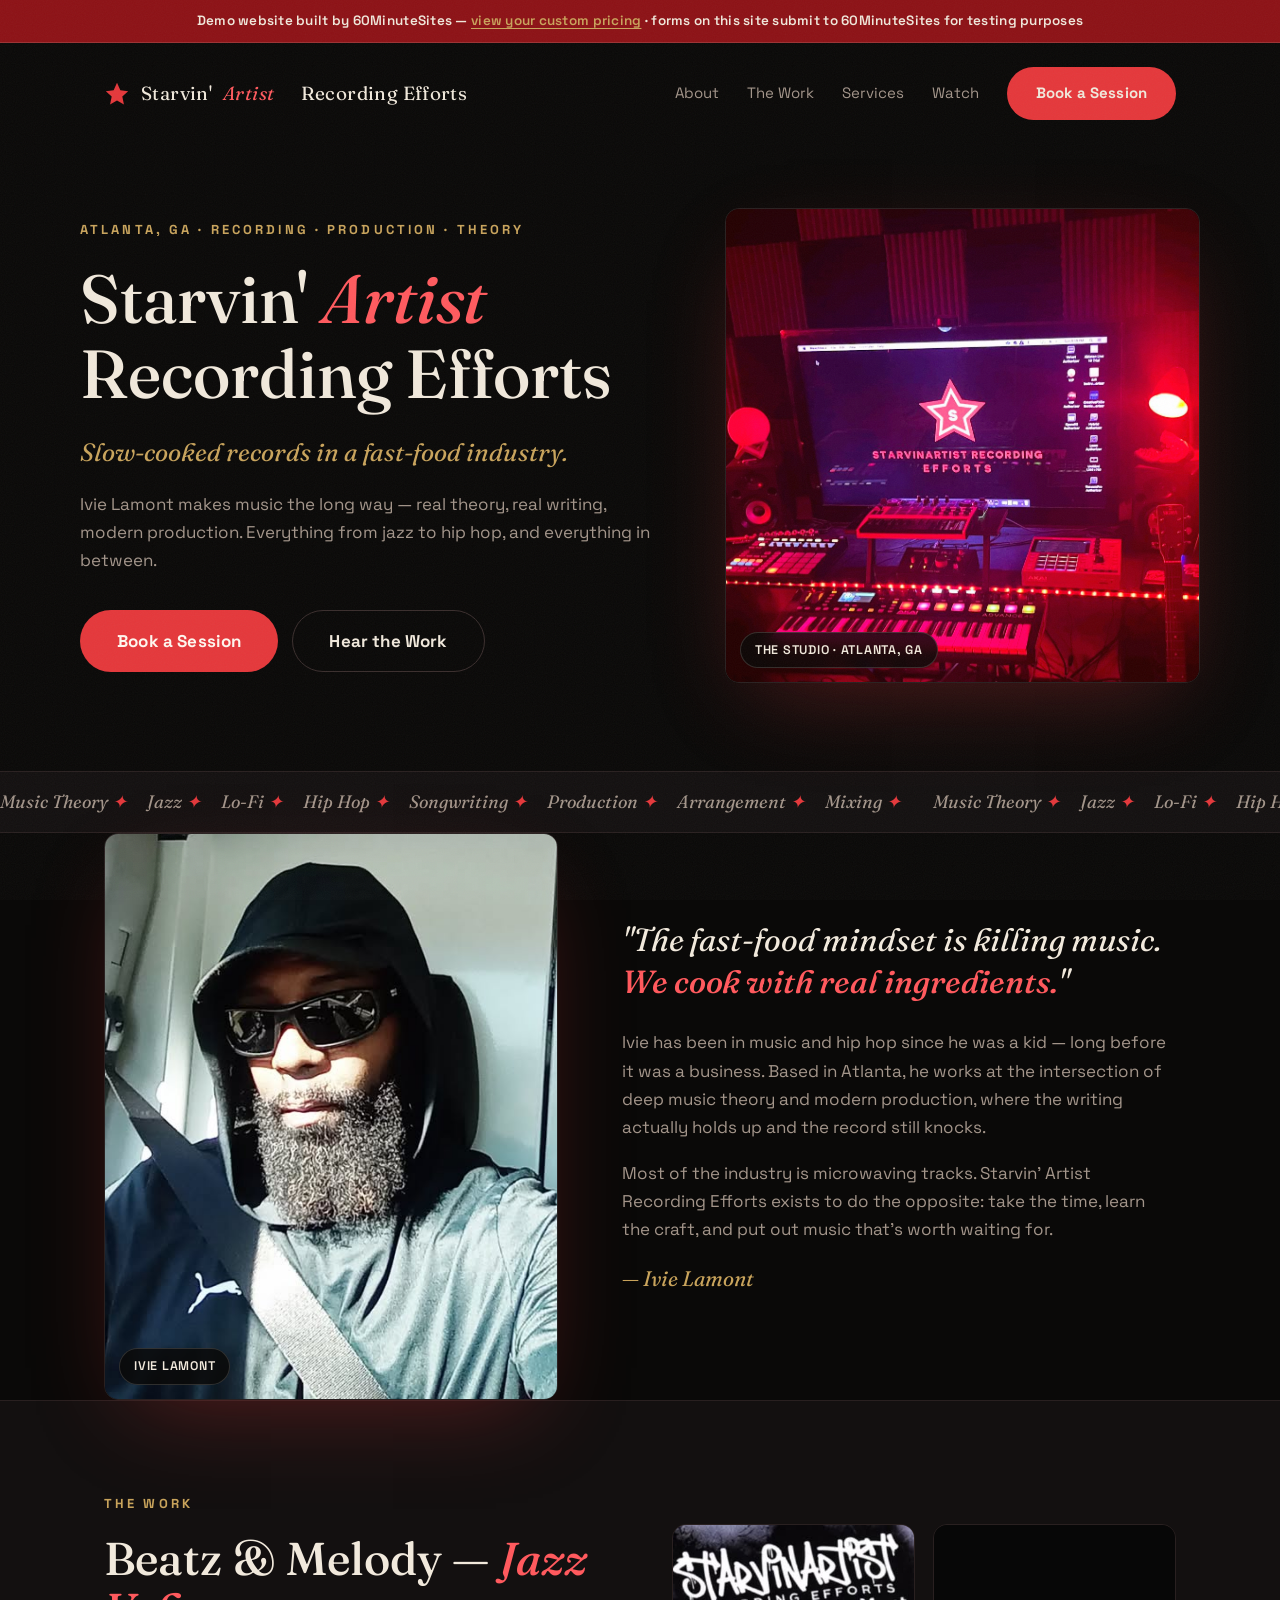
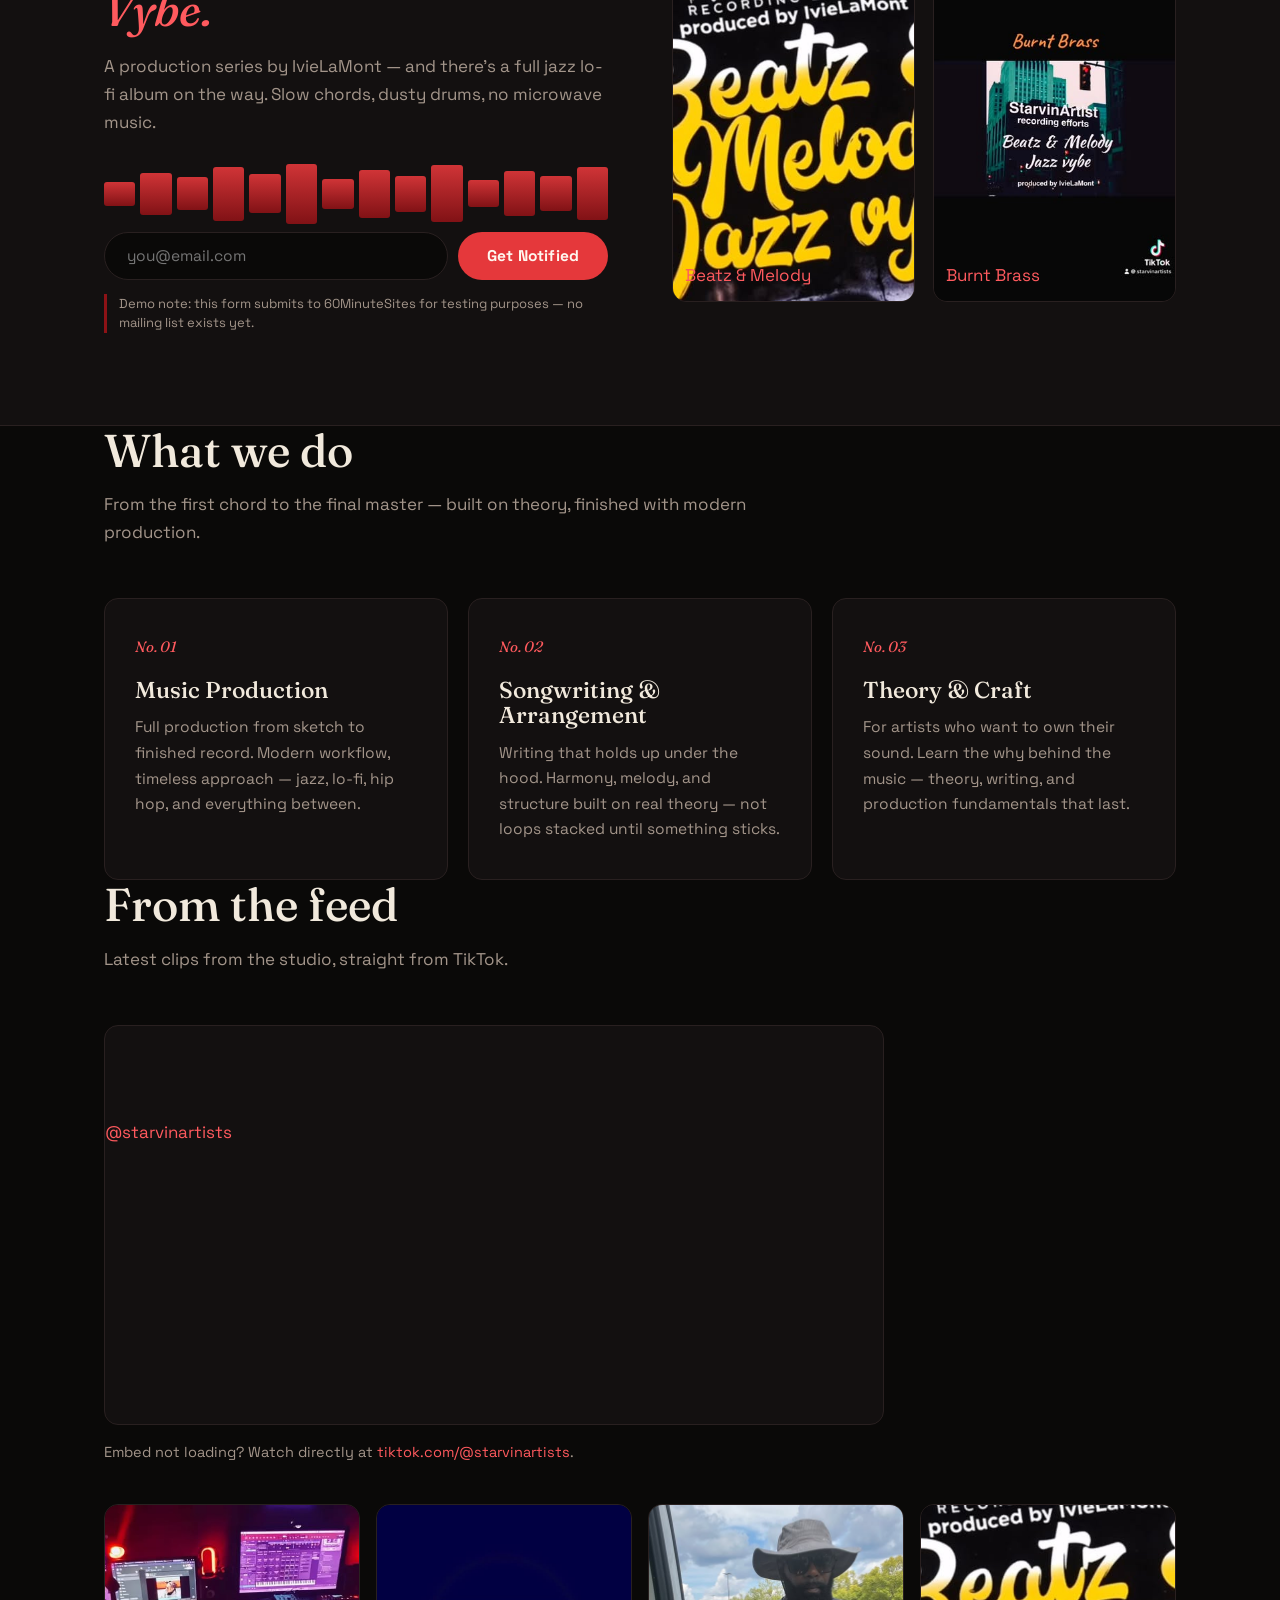
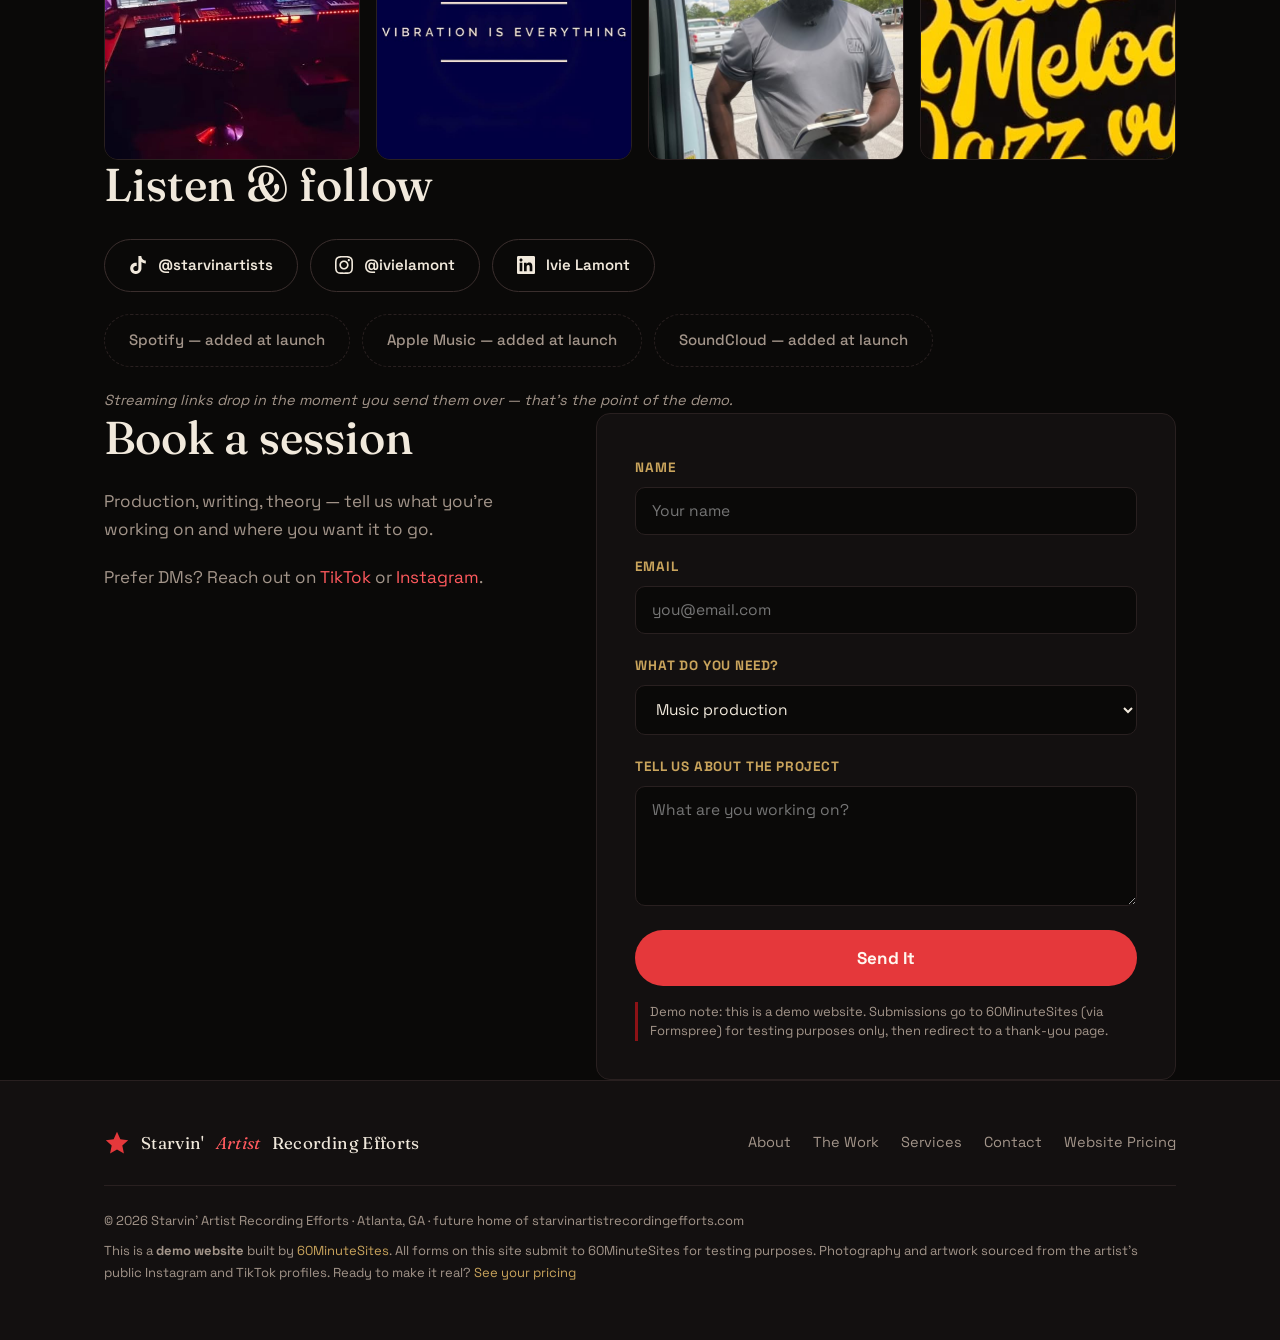
==== commit 09692009: "Mobile optimization: fix nav overflow, responsive pass across all pages - Nav was forcing the page 5" ====
--- a/index.html
+++ b/index.html
@@ -10,7 +10,7 @@
   <link rel="preconnect" href="https://fonts.googleapis.com">
   <link rel="preconnect" href="https://fonts.gstatic.com" crossorigin>
   <link href="https://fonts.googleapis.com/css2?family=Fraunces:ital,opsz,wght@0,9..144,400;0,9..144,500;1,9..144,400;1,9..144,500&family=Space+Grotesk:wght@400;600;700&display=swap" rel="stylesheet">
-  <link rel="stylesheet" href="assets/style.css">
+  <link rel="stylesheet" href="assets/style.css?v=3">
 </head>
 <body>
 
@@ -22,7 +22,7 @@
     <nav>
       <a class="nav-logo" href="index.html">
         <svg class="star" viewBox="0 0 24 24" aria-hidden="true"><path d="M12 1.7l3.1 6.9 7.2.8-5.4 5 1.5 7.2L12 17.9l-6.4 3.7 1.5-7.2-5.4-5 7.2-.8z"/></svg>
-        Starvin' <em>Artist</em> Recording Efforts
+        Starvin' <em>Artist</em>&nbsp;<span class="lockup-tail">Recording Efforts</span>
       </a>
       <div class="nav-links">
         <a href="#about">About</a>
--- a/assets/style.css
+++ b/assets/style.css
@@ -18,7 +18,7 @@
 
 * { margin: 0; padding: 0; box-sizing: border-box; }
 
-html { scroll-behavior: smooth; }
+html { scroll-behavior: smooth; overflow-x: clip; }
 
 body {
   background: var(--bg);
@@ -490,3 +490,49 @@
   .gallery { grid-template-columns: repeat(2, 1fr); }
   section { padding: 64px 0; }
 }
+
+@media (max-width: 720px) {
+  body { font-size: 16px; }
+
+  .demo-bar { font-size: 12px; padding: 8px 14px; }
+
+  nav { padding: 18px 0; gap: 12px; }
+  .nav-logo { font-size: 16px; gap: 8px; min-width: 0; }
+  .nav-logo .star { width: 20px; height: 20px; }
+  nav .nav-logo .lockup-tail { display: none; }
+  /* index page: hide in-page anchor links, keep the CTA; back-links on other pages stay */
+  .nav-links { gap: 16px; }
+  .nav-links a[href^="#"]:not(.btn) { display: none; }
+  .nav-links a.btn { padding: 10px 18px; font-size: 13.5px; }
+
+  .hero { padding: 28px 0 56px; gap: 32px; }
+  .hero h1 { font-size: clamp(32px, 9.5vw, 42px); }
+  .hero .tagline { font-size: 19px; }
+  .hero p.sub { font-size: 15.5px; margin-bottom: 28px; }
+  .hero-ctas { flex-direction: column; }
+  .hero-ctas .btn { width: 100%; text-align: center; padding: 15px 24px; font-size: 16px; }
+
+  .marquee span { font-size: 15px; }
+
+  section { padding: 52px 0; }
+  .section-head { margin-bottom: 32px; }
+  .section-head h2 { font-size: clamp(27px, 7.5vw, 34px); }
+  .about-copy .big-quote { font-size: clamp(21px, 5.8vw, 26px); }
+
+  .work-grid h2 { font-size: clamp(27px, 7.5vw, 34px) !important; }
+  .card { padding: 28px 24px; }
+
+  .embed-frame { min-height: 300px; }
+  .gallery { gap: 10px; }
+
+  .social-btn { padding: 11px 18px; font-size: 14px; }
+
+  .contact-form { padding: 24px 20px; }
+
+  .pricing-hero { padding: 48px 0 24px; }
+  .plan { padding: 34px 24px; }
+  .plan .btn { padding: 14px 20px; font-size: 15px; }
+  .pricing-note { margin-top: 32px; }
+
+  .footer-grid { flex-direction: column; align-items: flex-start; gap: 20px; }
+}
